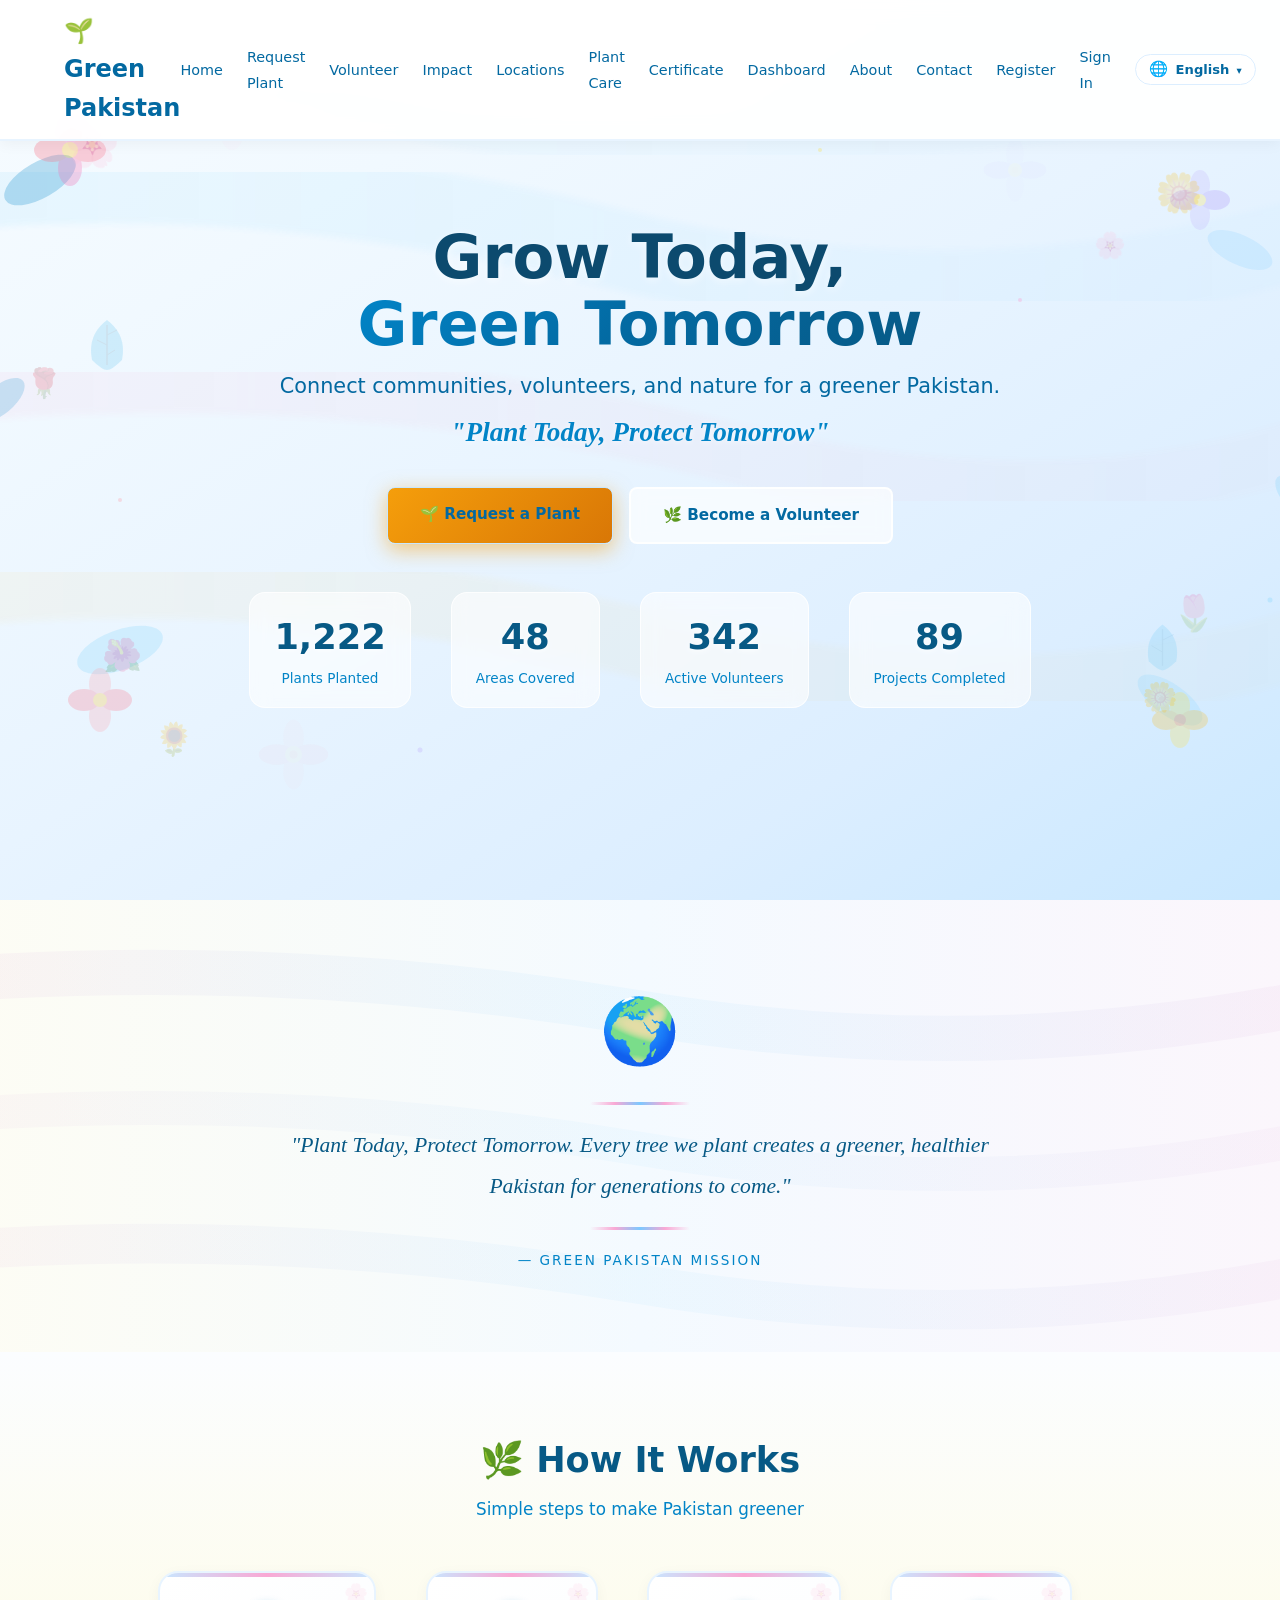
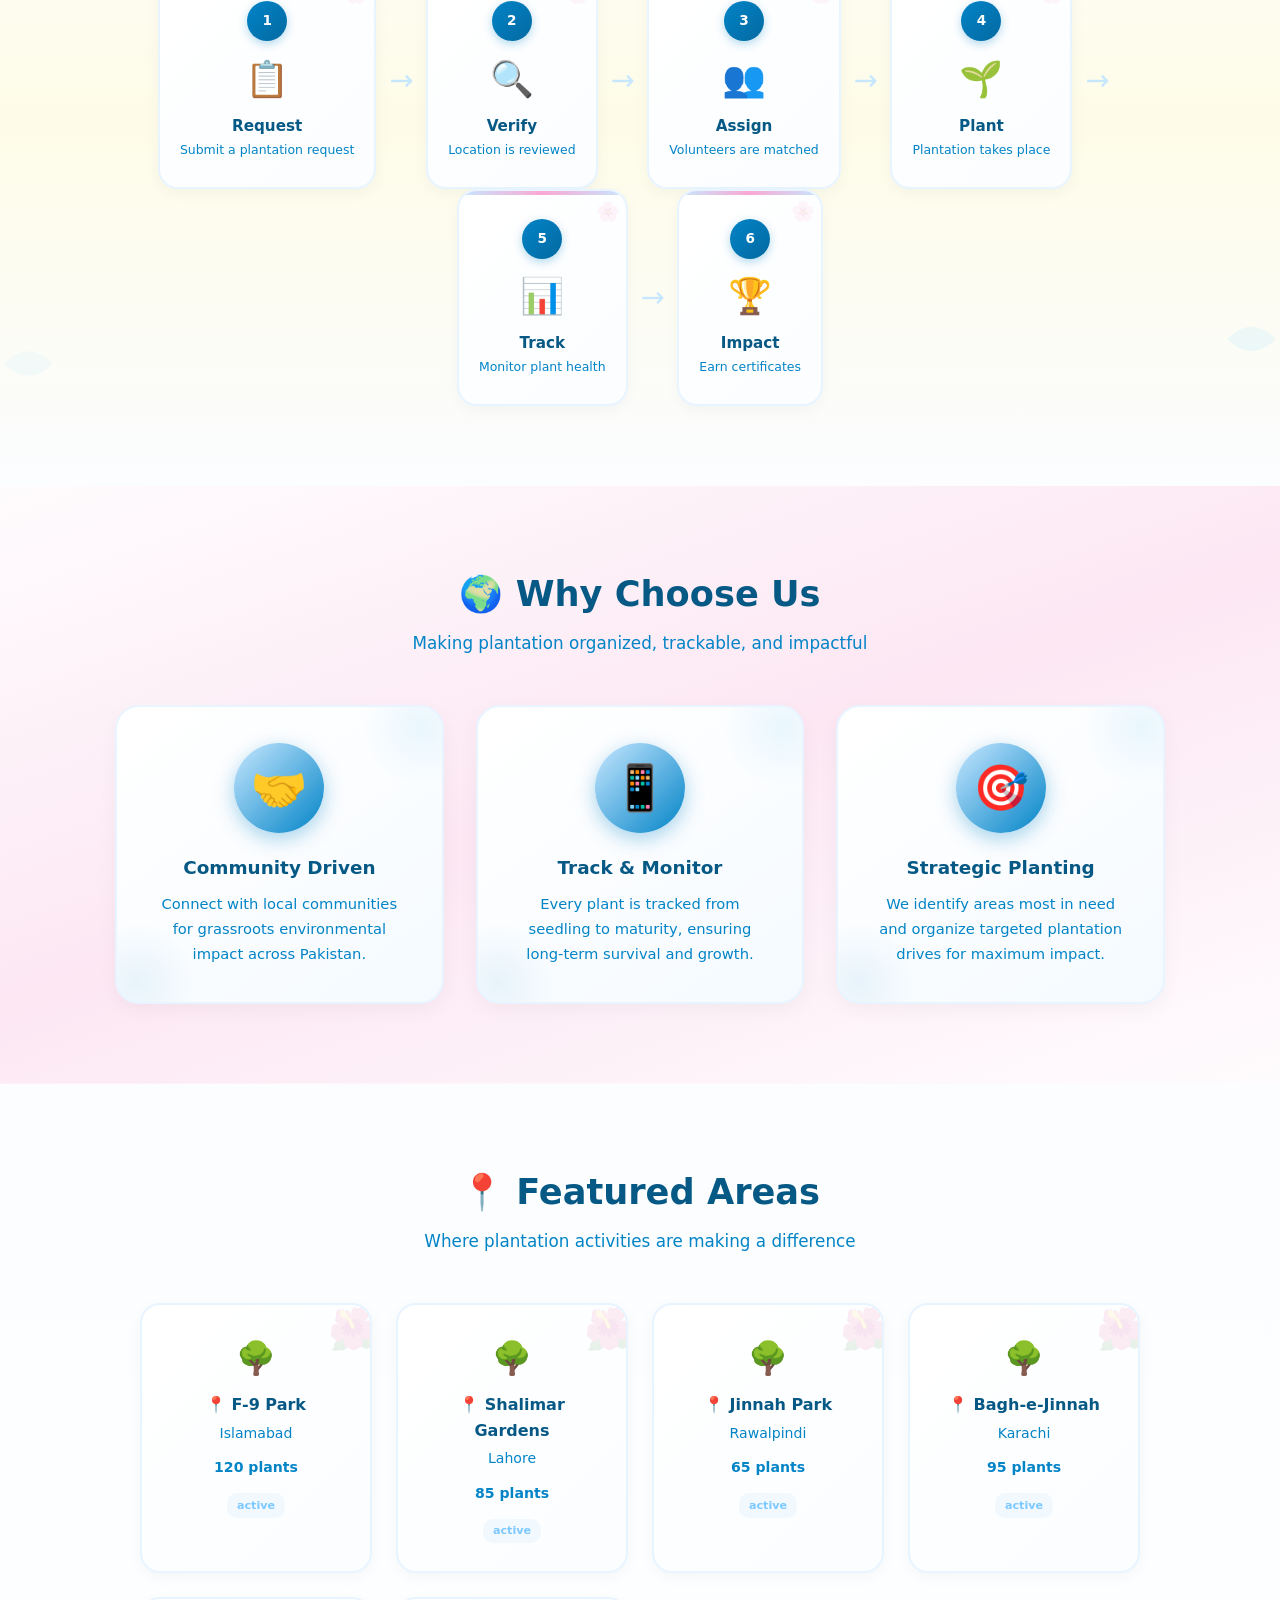
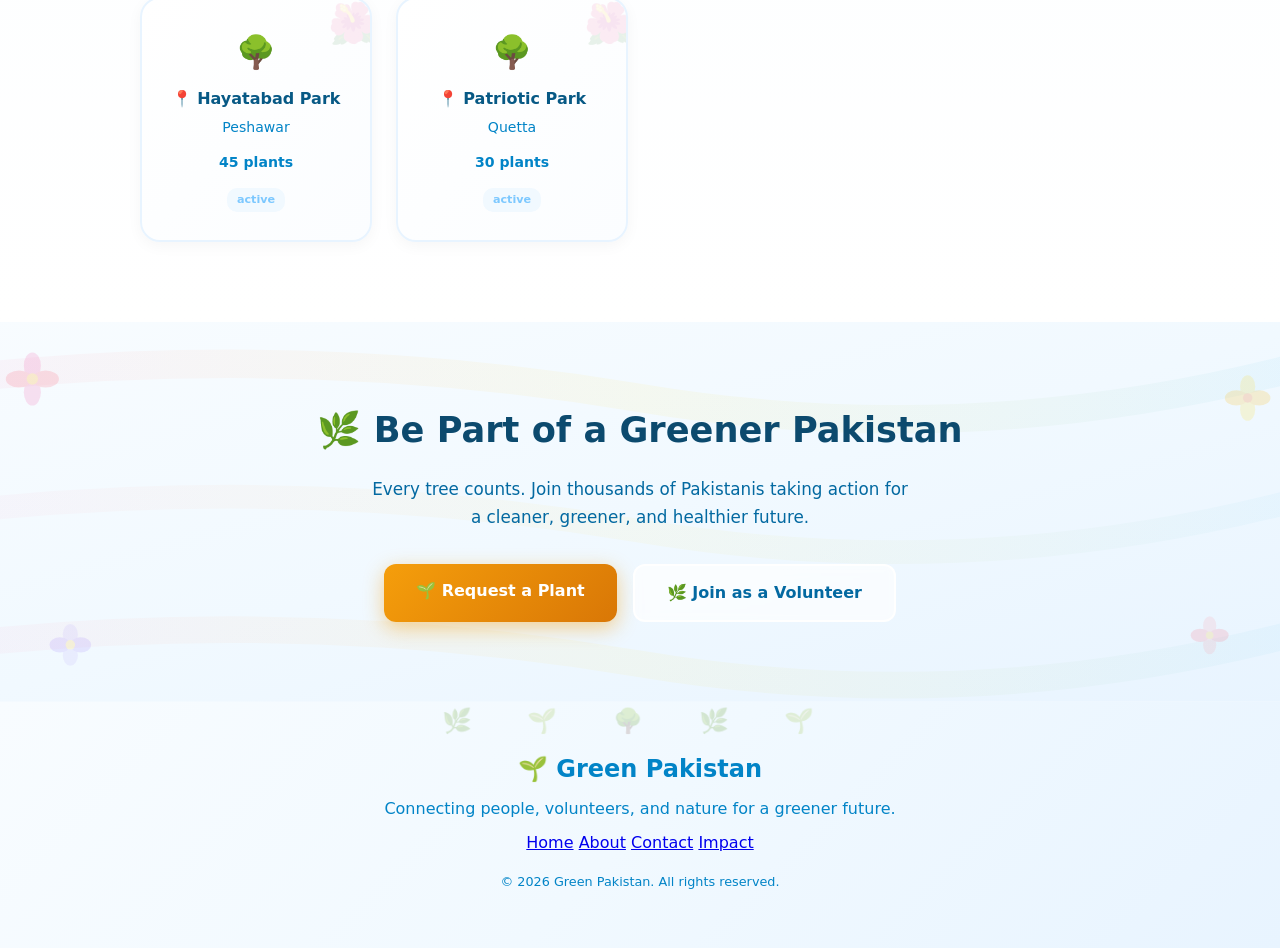
==== index.html @ ac9ec3de "Add files via upload" ====
<!DOCTYPE html>
<html lang="en">
<head>
    <meta charset="UTF-8">
    <meta name="viewport" content="width=device-width, initial-scale=1.0">
    <title>Green Pakistan — Grow Today, Green Tomorrow</title>
    <link rel="stylesheet" href="style.css">
    <style>
        /* ===== Canvas Painted Background ===== */
        .canvas-bg{position:absolute;top:0;left:0;right:0;bottom:0;pointer-events:none;z-index:0;overflow:hidden}
        .canvas-bg svg{position:absolute;width:100%;height:100%}

        /* ===== Hero ===== */
        .home-hero{min-height:100vh;display:flex;align-items:center;justify-content:center;text-align:center;padding:6rem 1.5rem 4rem;position:relative;overflow:hidden}
        .hero-paint-bg{position:absolute;top:0;left:0;right:0;bottom:0;z-index:0}
        .hero-paint-bg svg{width:100%;height:100%}
        .hero-content{position:relative;z-index:5;max-width:850px}
        .hero-h1{font-size:3.8rem;font-weight:800;color:var(--g900,#0c4a6e);margin-bottom:.75rem;text-shadow:0 2px 10px rgba(255,255,255,.6);line-height:1.1}
        .hero-h1 .highlight{background:linear-gradient(135deg,#0284c7,#0369a1,#075985);-webkit-background-clip:text;-webkit-text-fill-color:transparent;background-clip:text;text-shadow:none}
        .hero-sub{font-size:1.3rem;color:var(--g700,#0369a1);margin-bottom:.5rem;font-weight:400}
        .hero-motto{font-size:1.7rem;color:#0284c7;font-weight:700;margin-bottom:2rem;font-style:italic;font-family:Georgia,serif;text-shadow:0 1px 6px rgba(255,255,255,.8)}
        .hero-btns{display:flex;gap:1rem;justify-content:center;flex-wrap:wrap;margin-bottom:3rem}
        .hero-btns .btn-primary{background:linear-gradient(135deg,#f59e0b,#d97706);box-shadow:0 6px 20px rgba(245,158,11,.5);padding:.9rem 2rem}
        .hero-btns .btn-primary:hover{background:linear-gradient(135deg,#d9770b,#b45309);transform:translateY(-3px);box-shadow:0 8px 25px rgba(245,158,11,.6)}
        .hero-btns .btn-secondary{background:rgba(255,255,255,.65);color:var(--g700,#0369a1);border:2px solid rgba(255,255,255,.9);backdrop-filter:blur(8px);padding:.9rem 2rem}
        .hero-btns .btn-secondary:hover{background:#fff;border-color:var(--g400,#38bdf8);transform:translateY(-3px);color:var(--g800,#075985)}
        .hero-stats{display:flex;gap:2.5rem;justify-content:center;flex-wrap:wrap}
        .hero-stat{text-align:center;background:rgba(255,255,255,.6);backdrop-filter:blur(10px);padding:1rem 1.5rem;border-radius:16px;border:1px solid rgba(255,255,255,.8)}
        .hero-stat span{display:block;font-size:2.2rem;font-weight:800;color:var(--g800,#075985);text-shadow:0 1px 4px rgba(255,255,255,.8)}
        .hero-stat small{color:var(--g600,#0284c7);font-size:.85rem}

        /* ===== Floating Flowers ===== */
        .flower-float{position:absolute;pointer-events:none;z-index:1;animation:flowerFloat 7s ease-in-out infinite}
        @keyframes flowerFloat{0%,100%{transform:translateY(0) rotate(0deg) scale(1)}25%{transform:translateY(-12px) rotate(5deg) scale(1.05)}50%{transform:translateY(-8px) rotate(-3deg) scale(1)}75%{transform:translateY(-15px) rotate(4deg) scale(1.03)}}
        .leaf-sway{animation:leafSway 5s ease-in-out infinite}
        @keyframes leafSway{0%,100%{transform:rotate(-8deg)}50%{transform:rotate(8deg)}}
        .bloom-pulse{animation:bloomPulse 3s ease-in-out infinite}
        @keyframes bloomPulse{0%,100%{transform:scale(1);opacity:.9}50%{transform:scale(1.08);opacity:1}}

        /* ===== Painted Sections ===== */
        .paint-section{position:relative;padding:5rem 2rem;overflow:hidden}
        .paint-section-bg{position:absolute;top:0;left:0;right:0;bottom:0;z-index:0;pointer-events:none}
        .paint-section-bg svg{width:100%;height:100%}
        .paint-section-content{position:relative;z-index:2}

        /* Mission */
        .home-mission{background:linear-gradient(135deg,#fefce8 0%,#fbfdff 40%,#fce7f3 100%)}
        .mission-box{max-width:750px;margin:0 auto;text-align:center}
        .mission-icon{font-size:4rem;margin-bottom:1rem}
        .mission-quote{font-size:1.35rem;color:var(--g800);font-style:italic;line-height:1.9;font-family:Georgia,serif;margin-bottom:1rem}
        .mission-divider{width:100px;height:3px;background:linear-gradient(90deg,transparent,var(--pink),var(--g500),var(--pink),transparent);margin:1.25rem auto;border-radius:2px}
        .mission-author{font-size:.85rem;color:var(--g600);text-transform:uppercase;letter-spacing:2px}

        /* How It Works */
        .home-how{background:linear-gradient(180deg,#fbfdff 0%,#f4faff 50%,#fbfdff 100%)}
        .section-title{text-align:center;margin-bottom:3rem;position:relative;z-index:2}
        .section-title h2{font-size:2.2rem;color:var(--g800);margin-bottom:.5rem}
        .section-title p{color:var(--g600);font-size:1.05rem}
        .how-flow{display:flex;align-items:stretch;justify-content:center;gap:0;flex-wrap:wrap;max-width:1100px;margin:0 auto;position:relative;z-index:2}
        .how-step{background:linear-gradient(135deg,#fff 0%,#fbfdff 100%);border-radius:20px;padding:1.75rem 1.25rem;text-align:center;border:2px solid var(--g200);min-width:140px;transition:all .3s ease;position:relative;overflow:hidden;box-shadow:0 4px 15px rgba(0,0,0,.04)}
        .how-step::before{content:'';position:absolute;top:0;left:0;right:0;height:4px;background:linear-gradient(90deg,var(--g400),var(--pink),var(--g400))}
        .how-step::after{content:'🌸';position:absolute;top:6px;right:6px;font-size:1.2rem;opacity:.15;pointer-events:none}
        .how-step:hover{border-color:var(--g400);box-shadow:0 10px 30px rgba(2,132,199,.12);transform:translateY(-5px)}
        .how-step-num{width:40px;height:40px;background:linear-gradient(135deg,var(--g600),var(--g700));border-radius:50%;display:flex;align-items:center;justify-content:center;color:#fff;font-size:.85rem;font-weight:700;margin:0 auto .6rem;box-shadow:0 3px 10px rgba(2,132,199,.3)}
        .how-step-icon{font-size:2.2rem;display:block;margin-bottom:.4rem}
        .how-step h4{color:var(--g800);font-size:.95rem;margin-bottom:.2rem}
        .how-step p{color:var(--g600);font-size:.78rem;line-height:1.4}
        .how-arrow{display:flex;align-items:center;font-size:1.8rem;color:var(--g400);margin:0 .3rem;padding:0 .5rem}

        /* Features */
        .home-features{background:linear-gradient(180deg,#fff 0%,#f4faff 40%,#fff 100%)}
        .features-showcase{display:grid;grid-template-columns:repeat(3,1fr);gap:2rem;max-width:1050px;margin:0 auto;position:relative;z-index:2}
        .feature-showcase-card{background:linear-gradient(145deg,#fff 0%,#fbfdff 50%,#f4faff 100%);border-radius:24px;padding:2.25rem;text-align:center;border:2px solid var(--g200);transition:all .4s ease;position:relative;overflow:hidden;box-shadow:0 6px 20px rgba(0,0,0,.04)}
        .feature-showcase-card::before{content:'';position:absolute;top:-40px;right:-40px;width:120px;height:120px;background:radial-gradient(circle,rgba(14,165,233,.08) 0%,transparent 70%);border-radius:50%}
        .feature-showcase-card::after{content:'';position:absolute;bottom:-40px;left:-40px;width:120px;height:120px;background:radial-gradient(circle,rgba(2,132,199,.08) 0%,transparent 70%);border-radius:50%}
        .feature-showcase-card:hover{transform:translateY(-8px);box-shadow:0 15px 40px rgba(2,132,199,.15);border-color:var(--g400)}
        .feature-showcase-icon{width:90px;height:90px;background:linear-gradient(135deg,var(--g400),var(--g600));border-radius:50%;display:flex;align-items:center;justify-content:center;font-size:2.8rem;margin:0 auto 1.25rem;box-shadow:0 6px 20px rgba(2,132,199,.35);position:relative;z-index:2}
        .feature-showcase-card h4{color:var(--g800);margin-bottom:.5rem;font-size:1.15rem;position:relative;z-index:2}
        .feature-showcase-card p{color:var(--g600);font-size:.92rem;line-height:1.7;position:relative;z-index:2}

        /* Featured Areas */
        .home-areas{background:linear-gradient(180deg,#fbfdff 0%,#fff 50%,#fbfdff 100%)}
        .areas-grid{display:grid;grid-template-columns:repeat(auto-fit,minmax(200px,1fr));gap:1.5rem;max-width:1000px;margin:0 auto;position:relative;z-index:2}
        .area-card{background:linear-gradient(135deg,#fff,#fbfdff);border-radius:20px;padding:1.75rem;text-align:center;border:2px solid var(--g200);transition:all .3s ease;position:relative;overflow:hidden;box-shadow:0 4px 15px rgba(0,0,0,.04)}
        .area-card::before{content:'🌺';position:absolute;top:-8px;right:-8px;font-size:2.5rem;opacity:.1;pointer-events:none}
        .area-card:hover{transform:translateY(-5px);box-shadow:0 10px 30px rgba(2,132,199,.12);border-color:var(--g400)}
        .area-card h4{color:var(--g800);margin-bottom:.25rem}
        .area-card p{color:var(--g600);font-size:.88rem}
        .area-plants{font-size:1.6rem;font-weight:800;color:var(--g700);margin:.75rem 0}

        /* CTA */
        .home-cta{position:relative;padding:5rem 2rem;overflow:hidden;text-align:center}
        .cta-paint-bg{position:absolute;top:0;left:0;right:0;bottom:0;z-index:0}
        .cta-paint-bg svg{width:100%;height:100%}
        .home-cta h2{color:var(--g900,#0c4a6e);font-size:2.2rem;margin-bottom:1rem;position:relative;z-index:2}
        .home-cta p{color:var(--g700,#0369a1);max-width:550px;margin:0 auto 2rem;position:relative;z-index:2;line-height:1.7;font-size:1.05rem}
        .cta-btns{display:flex;gap:1rem;justify-content:center;position:relative;z-index:2}
        .btn-gold{background:linear-gradient(135deg,#f59e0b,#d97706);color:#fff;padding:.9rem 2rem;border-radius:12px;text-decoration:none;font-weight:600;border:none;transition:all .3s;box-shadow:0 6px 20px rgba(245,158,11,.45)}
        .btn-gold:hover{background:linear-gradient(135deg,#d9770b,#b45309);transform:translateY(-3px);box-shadow:0 8px 25px rgba(245,158,11,.55)}
        .btn-outline-white{background:rgba(255,255,255,.65);color:var(--g700,#0369a1);padding:.9rem 2rem;border-radius:12px;text-decoration:none;font-weight:600;border:2px solid rgba(255,255,255,.9);transition:all .3s;backdrop-filter:blur(5px)}
        .btn-outline-white:hover{background:#fff;border-color:var(--g400,#38bdf8);transform:translateY(-3px);color:var(--g800,#075985)}

        /* Responsive */
        @media(max-width:768px){
            .hero-h1{font-size:2.6rem}
            .hero-motto{font-size:1.35rem}
            .features-showcase{grid-template-columns:1fr}
            .how-flow{flex-direction:column;align-items:center}
            .how-arrow{transform:rotate(90deg);margin:.25rem 0}
            .hero-stats{gap:1rem}
            .cta-btns{flex-direction:column;align-items:center}
            .hero-stat{padding:.75rem 1rem}
        }
        @media(max-width:480px){
            .hero-h1{font-size:2rem}
            .hero-stats{flex-direction:column;gap:.75rem}
            .how-step{min-width:120px;padding:1.25rem 1rem}
        }
    </style>
</head>
<body>
    <nav class="navbar">
        <div class="nav-container">
            <a href="index.html" class="nav-logo">🌱 Green Pakistan</a>
            <button class="nav-toggle" id="navToggle">☰</button>
            <ul class="nav-links" id="navLinks">
                <li><a href="index.html" class="active">Home</a></li>
                <li><a href="request.html">Request Plant</a></li>
                <li><a href="volunteer.html">Volunteer</a></li>
                <li><a href="impact.html">Impact</a></li>
                <li><a href="locations.html">Locations</a></li>
                <li><a href="plantcare.html">Plant Care</a></li>
                <li><a href="certificate.html">Certificate</a></li>
                <li><a href="dashboard.html">Dashboard</a></li>
                <li><a href="about.html">About</a></li>
                <li><a href="contact.html">Contact</a></li>
            </ul>
        </div>
    </nav>

    <!-- HERO with Canvas Painted Background -->
    <header class="home-hero">
        <div class="hero-paint-bg">
            <svg viewBox="0 0 1440 900" preserveAspectRatio="xMidYMid slice" xmlns="http://www.w3.org/2000/svg">
                <defs>
                    <linearGradient id="heroGrad" x1="0%" y1="0%" x2="100%" y2="100%"><stop offset="0%" style="stop-color:#f8fcff"/><stop offset="25%" style="stop-color:#f1f9ff"/><stop offset="50%" style="stop-color:#e8f4ff"/><stop offset="75%" style="stop-color:#dceeff"/><stop offset="100%" style="stop-color:#c7e7ff"/></linearGradient>
                    <linearGradient id="paintStroke1" x1="0%" y1="0%" x2="100%" y2="0%">
                        <stop offset="0%" style="stop-color:#38bdf8;stop-opacity:0.2"/>
                        <stop offset="100%" style="stop-color:#7dd3fc;stop-opacity:0.08"/>
                    </linearGradient>
                    <linearGradient id="paintStroke2" x1="0%" y1="0%" x2="100%" y2="0%">
                        <stop offset="0%" style="stop-color:#f472b6;stop-opacity:0.2"/>
                        <stop offset="100%" style="stop-color:#fb7185;stop-opacity:0.05"/>
                    </linearGradient>
                    <linearGradient id="paintStroke3" x1="0%" y1="0%" x2="100%" y2="0%">
                        <stop offset="0%" style="stop-color:#fbbf24;stop-opacity:0.2"/>
                        <stop offset="100%" style="stop-color:#f59e0b;stop-opacity:0.05"/>
                    </linearGradient>
                    <filter id="paintBlur"><feGaussianBlur stdDeviation="3"/></filter>
                </defs>
                <!-- Base gradient -->
                <rect width="1440" height="900" fill="url(#heroGrad)"/>
                <!-- Painted brush strokes -->
                <path d="M-50,200 Q300,150 700,250 T1500,200" stroke="url(#paintStroke1)" stroke-width="80" fill="none" filter="url(#paintBlur)" opacity="0.4"/>
                <path d="M-50,400 Q400,350 800,450 T1500,400" stroke="url(#paintStroke2)" stroke-width="60" fill="none" filter="url(#paintBlur)" opacity="0.3"/>
                <path d="M-50,600 Q350,550 750,650 T1500,600" stroke="url(#paintStroke3)" stroke-width="70" fill="none" filter="url(#paintBlur)" opacity="0.3"/>
                <path d="M-50,100 Q200,50 500,120 T1400,80" stroke="url(#paintStroke1)" stroke-width="40" fill="none" filter="url(#paintBlur)" opacity="0.2"/>
                <!-- Painted leaves -->
                <ellipse cx="120" cy="180" rx="40" ry="18" fill="#0284c7" opacity="0.25" transform="rotate(-30 120 180)"/>
                <ellipse cx="1320" cy="250" rx="35" ry="15" fill="#9fd6ff" opacity="0.3" transform="rotate(25 1320 250)"/>
                <ellipse cx="200" cy="650" rx="45" ry="20" fill="#38bdf8" opacity="0.15" transform="rotate(-20 200 650)"/>
                <ellipse cx="1250" cy="700" rx="38" ry="16" fill="#7dd3fc" opacity="0.2" transform="rotate(35 1250 700)"/>
                <ellipse cx="80" cy="400" rx="30" ry="14" fill="#0284c7" opacity="0.18" transform="rotate(-40 80 400)"/>
                <ellipse cx="1380" cy="500" rx="32" ry="14" fill="#38bdf8" opacity="0.15" transform="rotate(45 1380 500)"/>
                <!-- Painted flower petals - top left -->
                <g transform="translate(150,150)" opacity="0.3">
                    <ellipse cx="0" cy="-18" rx="12" ry="18" fill="#f472b6"/>
                    <ellipse cx="0" cy="18" rx="12" ry="18" fill="#f472b6"/>
                    <ellipse cx="-18" cy="0" rx="18" ry="12" fill="#fb7185"/>
                    <ellipse cx="18" cy="0" rx="18" ry="12" fill="#fb7185"/>
                    <circle cx="0" cy="0" r="8" fill="#fbbf24"/>
                </g>
                <!-- Painted flower - top right -->
                <g transform="translate(1280,200)" opacity="0.25">
                    <ellipse cx="0" cy="-15" rx="10" ry="15" fill="#c4b5fd"/>
                    <ellipse cx="0" cy="15" rx="10" ry="15" fill="#c4b5fd"/>
                    <ellipse cx="-15" cy="0" rx="15" ry="10" fill="#a78bfa"/>
                    <ellipse cx="15" cy="0" rx="15" ry="10" fill="#a78bfa"/>
                    <circle cx="0" cy="0" r="6" fill="#fde047"/>
                </g>
                <!-- Painted flower - bottom left -->
                <g transform="translate(180,700)" opacity="0.25">
                    <ellipse cx="0" cy="-16" rx="11" ry="16" fill="#fda4af"/>
                    <ellipse cx="0" cy="16" rx="11" ry="16" fill="#fda4af"/>
                    <ellipse cx="-16" cy="0" rx="16" ry="11" fill="#fb7185"/>
                    <ellipse cx="16" cy="0" rx="16" ry="11" fill="#fb7185"/>
                    <circle cx="0" cy="0" r="7" fill="#fbbf24"/>
                </g>
                <!-- Painted flower - bottom right -->
                <g transform="translate(1260,720)" opacity="0.25">
                    <ellipse cx="0" cy="-14" rx="10" ry="14" fill="#fde047"/>
                    <ellipse cx="0" cy="14" rx="10" ry="14" fill="#fde047"/>
                    <ellipse cx="-14" cy="0" rx="14" ry="10" fill="#fbbf24"/>
                    <ellipse cx="14" cy="0" rx="14" ry="10" fill="#fbbf24"/>
                    <circle cx="0" cy="0" r="6" fill="#f97316"/>
                </g>
                <!-- Small painted dots/sparkles -->
                <circle cx="300" cy="100" r="3" fill="#fde047" opacity="0.4"/>
                <circle cx="1100" cy="300" r="2" fill="#f9a8d4" opacity="0.4"/>
                <circle cx="500" cy="750" r="2.5" fill="#c4b5fd" opacity="0.35"/>
                <circle cx="900" cy="150" r="2" fill="#fde047" opacity="0.3"/>
                <circle cx="200" cy="500" r="2" fill="#fda4af" opacity="0.35"/>
                <circle cx="1350" cy="600" r="2.5" fill="#7dd3fc" opacity="0.3"/>
            </svg>
        </div>

        <!-- Floating Flowers -->
        <div class="flower-float" style="top:12%;left:5%;animation-delay:0s;font-size:2.8rem;opacity:.2">🌸</div>
        <div class="flower-float" style="top:70%;left:8%;animation-delay:1.2s;font-size:2rem;opacity:.18">🌺</div>
        <div class="flower-float" style="top:18%;right:6%;animation-delay:2.5s;font-size:2.4rem;opacity:.2">🌼</div>
        <div class="flower-float" style="top:65%;right:5%;animation-delay:0.8s;font-size:2.2rem;opacity:.18">🌷</div>
        <div class="flower-float" style="top:40%;left:2%;animation-delay:3s;font-size:1.8rem;opacity:.15">🌹</div>
        <div class="flower-float" style="bottom:15%;left:12%;animation-delay:4s;font-size:2rem;opacity:.18">🌻</div>
        <div class="flower-float" style="top:25%;right:12%;animation-delay:1.5s;font-size:1.6rem;opacity:.2;color:#f9a8d4">🌸</div>
        <div class="flower-float" style="bottom:20%;right:8%;animation-delay:3.5s;font-size:1.8rem;opacity:.2;color:#fde047">🌼</div>

        <!-- SVG Flower Illustrations -->
        <svg class="flower-float" style="top:8%;left:15%;width:80px;height:80px;animation-delay:0.5s" viewBox="0 0 80 80" xmlns="http://www.w3.org/2000/svg">
            <g opacity="0.25">
                <ellipse cx="40" cy="22" rx="12" ry="20" fill="#f9a8d4"/>
                <ellipse cx="40" cy="58" rx="12" ry="20" fill="#f9a8d4"/>
                <ellipse cx="22" cy="40" rx="20" ry="12" fill="#f472b6"/>
                <ellipse cx="58" cy="40" rx="20" ry="12" fill="#f472b6"/>
                <ellipse cx="27" cy="27" rx="14" ry="10" fill="#fbcfe8" transform="rotate(-45 27 27)"/>
                <ellipse cx="53" cy="27" rx="14" ry="10" fill="#fbcfe8" transform="rotate(45 53 27)"/>
                <ellipse cx="27" cy="53" rx="14" ry="10" fill="#fbcfe8" transform="rotate(45 27 53)"/>
                <ellipse cx="53" cy="53" rx="14" ry="10" fill="#fbcfe8" transform="rotate(-45 53 53)"/>
                <circle cx="40" cy="40" r="10" fill="#fbbf24"/>
                <circle cx="40" cy="40" r="5" fill="#f59e0b"/>
            </g>
        </svg>

        <svg class="flower-float" style="top:15%;right:18%;width:70px;height:70px;animation-delay:2s" viewBox="0 0 80 80" xmlns="http://www.w3.org/2000/svg">
            <g opacity="0.25">
                <ellipse cx="40" cy="22" rx="10" ry="18" fill="#c4b5fd"/>
                <ellipse cx="40" cy="58" rx="10" ry="18" fill="#c4b5fd"/>
                <ellipse cx="22" cy="40" rx="18" ry="10" fill="#a78bfa"/>
                <ellipse cx="58" cy="40" rx="18" ry="10" fill="#a78bfa"/>
                <circle cx="40" cy="40" r="8" fill="#fde047"/>
                <circle cx="40" cy="40" r="4" fill="#fbbf24"/>
            </g>
        </svg>

        <svg class="flower-float" style="bottom:12%;left:20%;width:75px;height:75px;animation-delay:3.5s" viewBox="0 0 80 80" xmlns="http://www.w3.org/2000/svg">
            <g opacity="0.25">
                <ellipse cx="40" cy="22" rx="11" ry="19" fill="#fda4af"/>
                <ellipse cx="40" cy="58" rx="11" ry="19" fill="#fda4af"/>
                <ellipse cx="22" cy="40" rx="19" ry="11" fill="#fb7185"/>
                <ellipse cx="58" cy="40" rx="19" ry="11" fill="#fb7185"/>
                <circle cx="40" cy="40" r="9" fill="#fde047"/>
                <circle cx="40" cy="40" r="4.5" fill="#f97316"/>
            </g>
        </svg>

        <!-- Leaf Illustrations -->
        <svg class="leaf-sway" style="position:absolute;top:35%;left:6%;width:60px;height:60px;opacity:.15;z-index:1" viewBox="0 0 60 60" xmlns="http://www.w3.org/2000/svg">
            <path d="M30,5 Q50,20 45,45 Q35,55 30,55 Q25,55 15,45 Q10,20 30,5Z" fill="#0ea5e9"/>
            <path d="M30,10 L30,50" stroke="#075985" stroke-width="1.5" fill="none"/>
            <path d="M30,20 L40,15" stroke="#075985" stroke-width="1" fill="none"/>
            <path d="M30,30 L20,25" stroke="#075985" stroke-width="1" fill="none"/>
            <path d="M30,40 L38,35" stroke="#075985" stroke-width="1" fill="none"/>
        </svg>

        <svg class="leaf-sway" style="position:absolute;bottom:25%;right:7%;width:55px;height:55px;opacity:.15;z-index:1;animation-delay:1s" viewBox="0 0 60 60" xmlns="http://www.w3.org/2000/svg">
            <path d="M30,5 Q50,20 45,45 Q35,55 30,55 Q25,55 15,45 Q10,20 30,5Z" fill="#38bdf8"/>
            <path d="M30,10 L30,50" stroke="#0284c7" stroke-width="1.5" fill="none"/>
            <path d="M30,22 L42,16" stroke="#0284c7" stroke-width="1" fill="none"/>
            <path d="M30,35 L18,28" stroke="#0284c7" stroke-width="1" fill="none"/>
        </svg>

        <div class="hero-content">
            <h1 class="hero-h1">Grow Today,<br><span class="highlight">Green Tomorrow</span></h1>
            <p class="hero-sub">Connect communities, volunteers, and nature for a greener Pakistan.</p>
            <p class="hero-motto">"Plant Today, Protect Tomorrow"</p>
            <div class="hero-btns">
                <a href="request.html" class="btn btn-primary">🌱 Request a Plant</a>
                <a href="volunteer.html" class="btn btn-secondary">🌿 Become a Volunteer</a>
            </div>
            <div class="hero-stats">
                <div class="hero-stat"><span id="hPlants">0</span><small>Plants Planted</small></div>
                <div class="hero-stat"><span id="hAreas">0</span><small>Areas Covered</small></div>
                <div class="hero-stat"><span id="hVolunteers">0</span><small>Active Volunteers</small></div>
                <div class="hero-stat"><span id="hProjects">0</span><small>Projects Completed</small></div>
            </div>
        </div>
    </header>

    <!-- MISSION QUOTE -->
    <section class="paint-section home-mission">
        <div class="paint-section-bg">
            <svg viewBox="0 0 1440 400" preserveAspectRatio="xMidYMid slice" xmlns="http://www.w3.org/2000/svg">
                <defs>
                    <linearGradient id="missionGrad" x1="0%" y1="0%" x2="100%" y2="0%"><stop offset="0%" style="stop-color:#fffdf2"/><stop offset="50%" style="stop-color:#f4faff"/><stop offset="100%" style="stop-color:#fdf5fb"/></linearGradient>
                    <linearGradient id="missionStroke" x1="0%" y1="0%" x2="100%" y2="0%">
                        <stop offset="0%" style="stop-color:#f9a8d4;stop-opacity:0.3"/>
                        <stop offset="50%" style="stop-color:#7dd3fc;stop-opacity:0.2"/>
                        <stop offset="100%" style="stop-color:#f9a8d4;stop-opacity:0.3"/>
                    </linearGradient>
                </defs>
                <rect width="1440" height="400" fill="url(#missionGrad)"/>
                <path d="M0,80 Q360,40 720,100 T1440,60" stroke="url(#missionStroke)" stroke-width="40" fill="none" opacity="0.4"/>
                <path d="M0,200 Q360,160 720,220 T1440,180" stroke="url(#missionStroke)" stroke-width="30" fill="none" opacity="0.3"/>
                <path d="M0,320 Q360,280 720,340 T1440,300" stroke="url(#missionStroke)" stroke-width="35" fill="none" opacity="0.35"/>
                <!-- Painted flowers -->
                <g transform="translate(80,60)" opacity="0.2">
                    <ellipse cx="0" cy="-12" rx="8" ry="12" fill="#f472b6"/>
                    <ellipse cx="0" cy="12" rx="8" ry="12" fill="#f472b6"/>
                    <ellipse cx="-12" cy="0" rx="12" ry="8" fill="#fb7185"/>
                    <ellipse cx="12" cy="0" rx="12" ry="8" fill="#fb7185"/>
                    <circle cx="0" cy="0" r="5" fill="#fbbf24"/>
                </g>
                <g transform="translate(1360,80)" opacity="0.2">
                    <ellipse cx="0" cy="-10" rx="7" ry="10" fill="#c4b5fd"/>
                    <ellipse cx="0" cy="10" rx="7" ry="10" fill="#c4b5fd"/>
                    <ellipse cx="-10" cy="0" rx="10" ry="7" fill="#a78bfa"/>
                    <ellipse cx="10" cy="0" rx="10" ry="7" fill="#a78bfa"/>
                    <circle cx="0" cy="0" r="4" fill="#fde047"/>
                </g>
                <g transform="translate(120,340)" opacity="0.18">
                    <ellipse cx="0" cy="-11" rx="8" ry="11" fill="#fda4af"/>
                    <ellipse cx="0" cy="11" rx="8" ry="11" fill="#fda4af"/>
                    <ellipse cx="-11" cy="0" rx="11" ry="8" fill="#fb7185"/>
                    <ellipse cx="11" cy="0" rx="11" ry="8" fill="#fb7185"/>
                    <circle cx="0" cy="0" r="5" fill="#fbbf24"/>
                </g>
                <g transform="translate(1320,330)" opacity="0.18">
                    <ellipse cx="0" cy="-10" rx="7" ry="10" fill="#fde047"/>
                    <ellipse cx="0" cy="10" rx="7" ry="10" fill="#fde047"/>
                    <ellipse cx="-10" cy="0" rx="10" ry="7" fill="#fbbf24"/>
                    <ellipse cx="10" cy="0" rx="10" ry="7" fill="#fbbf24"/>
                    <circle cx="0" cy="0" r="4" fill="#f97316"/>
                </g>
            </svg>
        </div>
        <div class="paint-section-content mission-box">
            <div class="mission-icon">🌍</div>
            <div class="mission-divider"></div>
            <p class="mission-quote">"Plant Today, Protect Tomorrow. Every tree we plant creates a greener, healthier Pakistan for generations to come."</p>
            <div class="mission-divider"></div>
            <p class="mission-author">— Green Pakistan Mission</p>
        </div>
    </section>

    <!-- HOW IT WORKS -->
    <section class="paint-section home-how">
        <div class="paint-section-bg">
            <svg viewBox="0 0 1440 600" preserveAspectRatio="xMidYMid slice" xmlns="http://www.w3.org/2000/svg">
                <defs>
                    <linearGradient id="howGrad" x1="0%" y1="0%" x2="0%" y2="100%">
                        <stop offset="0%" style="stop-color:#fbfdff"/>
                        <stop offset="50%" style="stop-color:#fefce8"/>
                        <stop offset="100%" style="stop-color:#fbfdff"/>
                    </linearGradient>
                </defs>
                <rect width="1440" height="600" fill="url(#howGrad)"/>
                <!-- Decorative leaves -->
                <g opacity="0.08">
                    <path d="M100,100 Q120,80 140,100 Q120,120 100,100Z" fill="#38bdf8"/>
                    <path d="M1300,150 Q1320,130 1340,150 Q1320,170 1300,150Z" fill="#0284c7"/>
                    <path d="M200,500 Q220,480 240,500 Q220,520 200,500Z" fill="#7dd3fc"/>
                    <path d="M1200,480 Q1220,460 1240,480 Q1220,500 1200,480Z" fill="#38bdf8"/>
                </g>
            </svg>
        </div>
        <div class="paint-section-content">
            <div class="section-title">
                <h2>🌿 How It Works</h2>
                <p>Simple steps to make Pakistan greener</p>
            </div>
            <div class="how-flow">
                <div class="how-step">
                    <div class="how-step-num">1</div>
                    <span class="how-step-icon">📋</span>
                    <h4>Request</h4>
                    <p>Submit a plantation request</p>
                </div>
                <div class="how-arrow">→</div>
                <div class="how-step">
                    <div class="how-step-num">2</div>
                    <span class="how-step-icon">🔍</span>
                    <h4>Verify</h4>
                    <p>Location is reviewed</p>
                </div>
                <div class="how-arrow">→</div>
                <div class="how-step">
                    <div class="how-step-num">3</div>
                    <span class="how-step-icon">👥</span>
                    <h4>Assign</h4>
                    <p>Volunteers are matched</p>
                </div>
                <div class="how-arrow">→</div>
                <div class="how-step">
                    <div class="how-step-num">4</div>
                    <span class="how-step-icon">🌱</span>
                    <h4>Plant</h4>
                    <p>Plantation takes place</p>
                </div>
                <div class="how-arrow">→</div>
                <div class="how-step">
                    <div class="how-step-num">5</div>
                    <span class="how-step-icon">📊</span>
                    <h4>Track</h4>
                    <p>Monitor plant health</p>
                </div>
                <div class="how-arrow">→</div>
                <div class="how-step">
                    <div class="how-step-num">6</div>
                    <span class="how-step-icon">🏆</span>
                    <h4>Impact</h4>
                    <p>Earn certificates</p>
                </div>
            </div>
        </div>
    </section>

    <!-- FEATURES -->
    <section class="paint-section home-features">
        <div class="paint-section-bg">
            <svg viewBox="0 0 1440 500" preserveAspectRatio="xMidYMid slice" xmlns="http://www.w3.org/2000/svg">
                <defs>
                    <linearGradient id="featGrad" x1="0%" y1="0%" x2="100%" y2="100%">
                        <stop offset="0%" style="stop-color:#fff"/>
                        <stop offset="50%" style="stop-color:#fce7f3"/>
                        <stop offset="100%" style="stop-color:#fff"/>
                    </linearGradient>
                </defs>
                <rect width="1440" height="500" fill="url(#featGrad)"/>
                <!-- Painted flower corners -->
                <g transform="translate(100,80)" opacity="0.12">
                    <ellipse cx="0" cy="-15" rx="10" ry="15" fill="#f472b6"/>
                    <ellipse cx="0" cy="15" rx="10" ry="15" fill="#f472b6"/>
                    <ellipse cx="-15" cy="0" rx="15" ry="10" fill="#fb7185"/>
                    <ellipse cx="15" cy="0" rx="15" ry="10" fill="#fb7185"/>
                    <circle cx="0" cy="0" r="6" fill="#fbbf24"/>
                </g>
                <g transform="translate(1340,100)" opacity="0.12">
                    <ellipse cx="0" cy="-12" rx="8" ry="12" fill="#c4b5fd"/>
                    <ellipse cx="0" cy="12" rx="8" ry="12" fill="#c4b5fd"/>
                    <ellipse cx="-12" cy="0" rx="12" ry="8" fill="#a78bfa"/>
                    <ellipse cx="12" cy="0" rx="12" ry="8" fill="#a78bfa"/>
                    <circle cx="0" cy="0" r="5" fill="#fde047"/>
                </g>
                <g transform="translate(150,420)" opacity="0.1">
                    <ellipse cx="0" cy="-10" rx="7" ry="10" fill="#fda4af"/>
                    <ellipse cx="0" cy="10" rx="7" ry="10" fill="#fda4af"/>
                    <ellipse cx="-10" cy="0" rx="10" ry="7" fill="#fb7185"/>
                    <ellipse cx="10" cy="0" rx="10" ry="7" fill="#fb7185"/>
                    <circle cx="0" cy="0" r="4" fill="#fbbf24"/>
                </g>
                <g transform="translate(1300,430)" opacity="0.1">
                    <ellipse cx="0" cy="-10" rx="7" ry="10" fill="#fde047"/>
                    <ellipse cx="0" cy="10" rx="7" ry="10" fill="#fde047"/>
                    <ellipse cx="-10" cy="0" rx="10" ry="7" fill="#fbbf24"/>
                    <ellipse cx="10" cy="0" rx="10" ry="7" fill="#fbbf24"/>
                    <circle cx="0" cy="0" r="4" fill="#f97316"/>
                </g>
            </svg>
        </div>
        <div class="paint-section-content">
            <div class="section-title">
                <h2>🌍 Why Choose Us</h2>
                <p>Making plantation organized, trackable, and impactful</p>
            </div>
            <div class="features-showcase">
                <div class="feature-showcase-card">
                    <div class="feature-showcase-icon">🤝</div>
                    <h4>Community Driven</h4>
                    <p>Connect with local communities for grassroots environmental impact across Pakistan.</p>
                </div>
                <div class="feature-showcase-card">
                    <div class="feature-showcase-icon">📱</div>
                    <h4>Track & Monitor</h4>
                    <p>Every plant is tracked from seedling to maturity, ensuring long-term survival and growth.</p>
                </div>
                <div class="feature-showcase-card">
                    <div class="feature-showcase-icon">🎯</div>
                    <h4>Strategic Planting</h4>
                    <p>We identify areas most in need and organize targeted plantation drives for maximum impact.</p>
                </div>
            </div>
        </div>
    </section>

    <!-- FEATURED AREAS -->
    <section class="paint-section home-areas">
        <div class="paint-section-bg">
            <svg viewBox="0 0 1440 500" preserveAspectRatio="xMidYMid slice" xmlns="http://www.w3.org/2000/svg">
                <defs>
                    <linearGradient id="areaGrad" x1="0%" y1="0%" x2="0%" y2="100%">
                        <stop offset="0%" style="stop-color:#fbfdff"/>
                        <stop offset="100%" style="stop-color:#fff"/>
                    </linearGradient>
                </defs>
                <rect width="1440" height="500" fill="url(#areaGrad)"/>
                <g opacity="0.07">
                    <path d="M80,80 Q100,60 120,80 Q100,100 80,80Z" fill="#38bdf8"/>
                    <path d="M1320,100 Q1340,80 1360,100 Q1340,120 1320,100Z" fill="#0284c7"/>
                    <path d="M150,420 Q170,400 190,420 Q170,440 150,420Z" fill="#7dd3fc"/>
                    <path d="M1250,400 Q1270,380 1290,400 Q1270,420 1250,400Z" fill="#38bdf8"/>
                </g>
            </svg>
        </div>
        <div class="paint-section-content">
            <div class="section-title">
                <h2>📍 Featured Areas</h2>
                <p>Where plantation activities are making a difference</p>
            </div>
            <div class="areas-grid" id="featuredAreas"></div>
        </div>
    </section>

    <!-- CTA -->
    <section class="home-cta">
        <div class="cta-paint-bg">
            <svg viewBox="0 0 1440 400" preserveAspectRatio="xMidYMid slice" xmlns="http://www.w3.org/2000/svg">
                <defs>
                    <linearGradient id="ctaGrad" x1="0%" y1="0%" x2="100%" y2="100%"><stop offset="0%" style="stop-color:#f8fcff"/><stop offset="50%" style="stop-color:#f1f9ff"/><stop offset="100%" style="stop-color:#e8f4ff"/></linearGradient>
                    <linearGradient id="ctaStroke" x1="0%" y1="0%" x2="100%" y2="0%">
                        <stop offset="0%" style="stop-color:#f9a8d4;stop-opacity:0.25"/>
                        <stop offset="50%" style="stop-color:#fde047;stop-opacity:0.2"/>
                        <stop offset="100%" style="stop-color:#7dd3fc;stop-opacity:0.25"/>
                    </linearGradient>
                </defs>
                <rect width="1440" height="400" fill="url(#ctaGrad)"/>
                <path d="M0,60 Q360,20 720,80 T1440,40" stroke="url(#ctaStroke)" stroke-width="30" fill="none" opacity="0.4"/>
                <path d="M0,200 Q360,160 720,220 T1440,180" stroke="url(#ctaStroke)" stroke-width="25" fill="none" opacity="0.3"/>
                <path d="M0,340 Q360,300 720,360 T1440,320" stroke="url(#ctaStroke)" stroke-width="28" fill="none" opacity="0.35"/>
                <!-- Painted flowers -->
                <g transform="translate(80,60)" opacity="0.2">
                    <ellipse cx="0" cy="-14" rx="9" ry="14" fill="#f472b6"/>
                    <ellipse cx="0" cy="14" rx="9" ry="14" fill="#f472b6"/>
                    <ellipse cx="-14" cy="0" rx="14" ry="9" fill="#fb7185"/>
                    <ellipse cx="14" cy="0" rx="14" ry="9" fill="#fb7185"/>
                    <circle cx="0" cy="0" r="6" fill="#fbbf24"/>
                </g>
                <g transform="translate(1360,80)" opacity="0.2">
                    <ellipse cx="0" cy="-12" rx="8" ry="12" fill="#fde047"/>
                    <ellipse cx="0" cy="12" rx="8" ry="12" fill="#fde047"/>
                    <ellipse cx="-12" cy="0" rx="12" ry="8" fill="#fbbf24"/>
                    <ellipse cx="12" cy="0" rx="12" ry="8" fill="#fbbf24"/>
                    <circle cx="0" cy="0" r="5" fill="#f97316"/>
                </g>
                <g transform="translate(120,340)" opacity="0.18">
                    <ellipse cx="0" cy="-11" rx="8" ry="11" fill="#c4b5fd"/>
                    <ellipse cx="0" cy="11" rx="8" ry="11" fill="#c4b5fd"/>
                    <ellipse cx="-11" cy="0" rx="11" ry="8" fill="#a78bfa"/>
                    <ellipse cx="11" cy="0" rx="11" ry="8" fill="#a78bfa"/>
                    <circle cx="0" cy="0" r="5" fill="#fde047"/>
                </g>
                <g transform="translate(1320,330)" opacity="0.18">
                    <ellipse cx="0" cy="-10" rx="7" ry="10" fill="#fda4af"/>
                    <ellipse cx="0" cy="10" rx="7" ry="10" fill="#fda4af"/>
                    <ellipse cx="-10" cy="0" rx="10" ry="7" fill="#fb7185"/>
                    <ellipse cx="10" cy="0" rx="10" ry="7" fill="#fb7185"/>
                    <circle cx="0" cy="0" r="4" fill="#fbbf24"/>
                </g>
            </svg>
        </div>
        <h2>🌿 Be Part of a Greener Pakistan</h2>
        <p>Every tree counts. Join thousands of Pakistanis taking action for a cleaner, greener, and healthier future.</p>
        <div class="cta-btns">
            <a href="request.html" class="btn-gold">🌱 Request a Plant</a>
            <a href="volunteer.html" class="btn-outline-white">🌿 Join as a Volunteer</a>
        </div>
    </section>

    <footer class="footer">
        <div class="footer-content">
            <p class="footer-logo">🌱 Green Pakistan</p>
            <p>Connecting people, volunteers, and nature for a greener future.</p>
            <div class="footer-links">
                <a href="index.html">Home</a>
                <a href="about.html">About</a>
                <a href="contact.html">Contact</a>
                <a href="impact.html">Impact</a>
            </div>
            <p class="footer-copy">&copy; 2026 Green Pakistan. All rights reserved.</p>
        </div>
    </footer>
    <script src="data.js"></script>
    <script src="home.js"></script>
</body>
</html>
---- style.css ----
/* ===== Reset ===== */
*,*::before,*::after{margin:0;padding:0;box-sizing:border-box}
:root{
    --g50:#f8fcff;--g100:#f1f9ff;--g200:#e8f4ff;--g300:#dceeff;--g400:#c7e7ff;
    --g500:#7cc8ff;--g600:#0284c7;--g700:#0369a1;--g800:#075985;--g900:#0c4a6e;
    --earth:#7fb3d5;--earth-light:#b6dcf8;--earth-bg:#f8fcff;
    --leaf:#7fb3d5;--leaf-light:#b6dcf8;
    --pink:#f9a8d4;--pink-light:#fbcfe8;--pink-bg:#fef2f8;
    --purple:#c4b5fd;--purple-light:#ddd6fe;
    --orange:#fdba74;--orange-light:#fed7aa;
    --yellow:#fde047;--yellow-light:#fef3c7;
    --w:#fff;
    --red:#dc2626;--red-bg:#fee2e2;--yellow:#a16207;--yellow-bg:#fef9c3;
    --blue:#7cc8ff;--blue-bg:#f1f9ff;
    --shadow:0 4px 6px -1px rgba(159,214,255,.15),0 2px 4px -2px rgba(159,214,255,.12);
    --shadow-lg:0 10px 15px -3px rgba(159,214,255,.18),0 4px 6px -4px rgba(159,214,255,.12);
    --shadow-xl:0 20px 60px rgba(159,214,255,.18);
    --r:12px;--rs:8px;--tr:.3s ease;
}
html{scroll-behavior:smooth}
body{font-family:'Segoe UI',system-ui,-apple-system,sans-serif;line-height:1.6;color:var(--g800);background:var(--w)}
.hidden{display:none!important}

/* ===== Nature Decorations ===== */
.flower-deco{position:absolute;pointer-events:none;z-index:1}
.leaf-deco{position:absolute;pointer-events:none;z-index:1;opacity:.15}
@keyframes sway{0%,100%{transform:rotate(-5deg)}50%{transform:rotate(5deg)}}
@keyframes float-up{0%,100%{transform:translateY(0)}50%{transform:translateY(-10px)}}
@keyframes bloom{0%,100%{transform:scale(1)}50%{transform:scale(1.1)}}
.sway{animation:sway 4s ease-in-out infinite}
.float-anim{animation:float-up 3s ease-in-out infinite}
.bloom{animation:bloom 2s ease-in-out infinite}

/* ===== Nav ===== */
.navbar{position:fixed;top:0;left:0;right:0;z-index:1000;background:rgba(255,255,255,.95);backdrop-filter:blur(10px);border-bottom:2px solid var(--g200);padding:.75rem 0;box-shadow:0 2px 15px rgba(0,0,0,.05)}
.nav-container{max-width:1200px;margin:0 auto;padding:0 1.5rem;display:flex;align-items:center;justify-content:space-between}
.nav-logo{font-size:1.5rem;font-weight:700;color:var(--g700);text-decoration:none}
.nav-links{display:flex;list-style:none;gap:1.5rem;align-items:center}
.nav-links a{text-decoration:none;color:var(--g700);font-weight:500;font-size:.9rem;transition:color var(--tr)}
.nav-links a:hover{color:var(--g600)}
.nav-admin-link{background:var(--g100);padding:.35rem .85rem;border-radius:20px;font-weight:600!important}
.nav-toggle{display:none;background:none;border:none;font-size:1.5rem;cursor:pointer;color:var(--g700)}
/* ===== Language selector ===== */
.nav-lang{position:relative;list-style:none}
.nav-lang-btn{display:flex;align-items:center;gap:.45rem;background:var(--w);border:1px solid var(--g300);color:var(--g700);font-family:inherit;font-weight:600;font-size:.82rem;padding:.45rem .85rem;border-radius:999px;cursor:pointer;transition:all var(--tr);white-space:nowrap}
.nav-lang-btn:hover,.nav-lang.open .nav-lang-btn{background:var(--g100);border-color:var(--g500);color:var(--g800)}
.nav-lang-btn .lang-globe{font-size:.95rem;line-height:1}
.nav-lang-btn .lang-caret{font-size:.65rem;transition:transform .25s}
.nav-lang.open .nav-lang-btn .lang-caret{transform:rotate(180deg)}
.nav-lang-menu{position:absolute;right:0;top:calc(100% + .6rem);min-width:215px;background:var(--w);border:1px solid var(--g200);border-radius:16px;box-shadow:0 14px 40px rgba(3,105,161,.15);padding:.45rem;list-style:none;display:none;z-index:1200;margin:0}
.nav-lang.open .nav-lang-menu{display:block}
.nav-lang-menu li button{display:flex;align-items:center;justify-content:space-between;gap:.75rem;width:100%;background:none;border:none;font-family:inherit;font-size:.88rem;color:var(--g700);padding:.6rem .7rem;border-radius:10px;cursor:pointer;transition:background var(--tr);text-align:left}
.nav-lang-menu li button:hover:not(:disabled){background:var(--g50);color:var(--g800)}
.nav-lang-menu li.active button{background:var(--g100);color:var(--g800);font-weight:700}
.nav-lang-menu li button:disabled{opacity:.55;cursor:not-allowed}
.nav-lang-menu .lang-soon{font-size:.6rem;color:var(--g700);background:var(--g200);padding:.15rem .45rem;border-radius:6px;font-weight:700;letter-spacing:.04em;text-transform:uppercase}
.nav-lang-menu .lang-check{color:var(--g600);font-weight:700}
.nav-lang-menu .lang-note{font-size:.68rem;color:var(--g600);padding:.55rem .7rem .35rem;border-top:1px solid var(--g200);margin-top:.35rem;line-height:1.5;cursor:default}

/* ===== Buttons ===== */
.btn{display:inline-block;padding:.75rem 1.75rem;border-radius:var(--rs);font-size:.95rem;font-weight:600;text-decoration:none;cursor:pointer;border:none;transition:all var(--tr);font-family:inherit}
.btn-primary{background:linear-gradient(135deg,#dceeff,#c7e7ff);color:var(--g700);border:1px solid var(--g400);box-shadow:0 4px 14px rgba(3,105,161,.12)}
.btn-primary:hover{background:linear-gradient(135deg,#c7e7ff,#9fd6ff);color:var(--g800);transform:translateY(-2px);box-shadow:0 6px 20px rgba(3,105,161,.2)}
.btn-secondary{background:var(--w);color:var(--g700);border:2px solid var(--g300)}
.btn-secondary:hover{background:var(--g50);border-color:var(--g500)}
.btn-outline{background:transparent;color:var(--g600);border:2px solid var(--g200)}
.btn-outline:hover{background:var(--g50);border-color:var(--g400);color:var(--g700)}
.btn-danger{background:linear-gradient(135deg,#f87171,#ef4444);color:var(--w)}
.btn-danger:hover{background:linear-gradient(135deg,#ef4444,#dc2626);transform:translateY(-2px)}
.btn-sm{padding:.4rem .85rem;font-size:.8rem}
.btn-full{width:100%;text-align:center}

/* ===== Hero ===== */
.hero{min-height:100vh;display:flex;align-items:center;justify-content:center;text-align:center;padding:6rem 1.5rem 4rem;background:linear-gradient(160deg,#f8fcff 0%,#f1f9ff 30%,#e8f4ff 50%,#dceeff 70%,#c7e7ff 100%);position:relative;overflow:hidden}
.hero::before{content:'';position:absolute;top:-50%;left:-50%;width:200%;height:200%;background:radial-gradient(circle,rgba(255,255,255,.3) 0%,transparent 60%);animation:pulse 8s ease-in-out infinite}
.hero::after{content:'🌸 🌺 🌼 🌷 🌹 🌻 🌸 🌺 🌼 🌷 🌹 🌻';position:absolute;bottom:0;left:0;right:0;font-size:2rem;letter-spacing:1rem;opacity:.2;pointer-events:none;text-align:center;white-space:nowrap}
@keyframes pulse{0%,100%{transform:scale(1)}50%{transform:scale(1.1)}}
.hero-content{position:relative;z-index:2;max-width:800px}
.hero h1{font-size:3.5rem;font-weight:800;color:var(--g900);margin-bottom:1rem;text-shadow:0 2px 10px rgba(255,255,255,.5)}
.tagline{font-size:1.25rem;color:var(--g700);margin-bottom:1rem;font-weight:500}
.mission{font-size:1.05rem;color:var(--g600);max-width:600px;margin:0 auto 2rem}
.hero-buttons{display:flex;gap:1rem;justify-content:center;flex-wrap:wrap;margin-bottom:3rem}
.hero-stats{display:flex;gap:2rem;justify-content:center;flex-wrap:wrap}
.hero-stat{text-align:center}
.hero-stat span{display:block;font-size:2rem;font-weight:800;color:var(--g800)}
.hero-stat small{color:var(--g600);font-size:.85rem}

/* ===== Sections ===== */
.section{padding:5rem 1.5rem;position:relative}
.section-alt{background:linear-gradient(180deg,var(--g50) 0%,#f4faff 50%,var(--g50) 100%)}
.section-container{max-width:900px;margin:0 auto}
.section h2{font-size:2.2rem;color:var(--g800);text-align:center;margin-bottom:.5rem}
.section-subtitle{text-align:center;color:var(--g600);margin-bottom:2.5rem}

/* ===== Forms ===== */
.platform-form{background:var(--w);border-radius:var(--r);padding:2rem;box-shadow:var(--shadow-xl);border:1px solid var(--g100)}
.form-group{margin-bottom:1.25rem}
.form-group label{display:block;font-weight:600;color:var(--g700);margin-bottom:.4rem;font-size:.9rem}
.form-group input,.form-group select,.form-group textarea{width:100%;padding:.75rem 1rem;border:2px solid var(--g200);border-radius:var(--rs);font-size:.95rem;transition:all var(--tr);background:var(--w);font-family:inherit}
.form-group input:focus,.form-group select:focus,.form-group textarea:focus{outline:none;border-color:var(--g400);box-shadow:0 0 0 3px rgba(56,189,248,.15)}
.form-group textarea{resize:vertical}
.form-row{display:grid;grid-template-columns:1fr 1fr;gap:1rem}
.checkbox-label{display:flex;align-items:center;gap:.5rem;font-size:.9rem;color:var(--g700);cursor:pointer;margin-bottom:1rem}
.checkbox-label input[type="checkbox"]{width:18px;height:18px;accent-color:var(--g500)}

/* ===== Confirmation ===== */
.confirmation{text-align:center;padding:2rem;margin-top:1.5rem;background:var(--g50);border:2px solid var(--g300);border-radius:var(--r);color:var(--g700)}
.confirmation-icon{font-size:3rem;display:block;margin-bottom:.5rem}
.confirmation h3{margin-bottom:.5rem}

/* ===== Consent Section ===== */
.consent-section{margin-bottom:1rem}
.consent-box{background:#fffbeb;border:2px solid #fde68a;border-radius:var(--rs);padding:1.5rem}
.consent-box h4{color:#92400e;margin-bottom:.5rem}
.consent-box p{color:#a16207;font-size:.9rem;margin-bottom:1rem}

/* ===== Page Header ===== */
.page-header{padding-top:7rem}

/* ===== How It Works ===== */
.how-grid{display:grid;grid-template-columns:repeat(3,1fr);gap:2rem;max-width:900px;margin:0 auto}
.how-card{background:linear-gradient(135deg,#fbfdff,#f4faff);border-radius:var(--r);padding:2rem;text-align:center;border:2px solid var(--g200);transition:transform var(--tr),box-shadow var(--tr)}
.how-card:hover{transform:translateY(-4px);box-shadow:var(--shadow-lg);border-color:var(--g400)}
.how-icon{font-size:3rem;display:block;margin-bottom:1rem}
.how-card h3{color:var(--g800);margin-bottom:.5rem}
.how-card p{color:var(--g600);font-size:.9rem}

/* ===== Impact ===== */
.impact-grid{display:grid;grid-template-columns:repeat(auto-fit,minmax(160px,1fr));gap:1.5rem;max-width:1000px;margin:0 auto}
.impact-card{background:linear-gradient(135deg,#fbfdff,#f4faff);border-radius:var(--r);padding:1.75rem 1rem;text-align:center;border:2px solid var(--g200);transition:transform var(--tr),box-shadow var(--tr)}
.impact-card:hover{transform:translateY(-4px);box-shadow:var(--shadow-lg);border-color:var(--g400)}
.impact-number{display:block;font-size:2.5rem;font-weight:800;color:var(--g700);line-height:1;margin-bottom:.5rem}
.impact-label{font-size:.85rem;color:var(--g600);font-weight:500}

/* ===== Volunteer Dashboard ===== */
.vol-dashboard{background:var(--w);border-radius:var(--r);box-shadow:var(--shadow-xl);border:1px solid var(--g100);overflow:hidden}
.vol-topbar{display:flex;justify-content:space-between;align-items:center;padding:1.25rem 2rem;background:linear-gradient(135deg,#f8fcff,#f1f9ff,#e8f4ff);color:var(--g900)}
.vol-profile{display:flex;align-items:center;gap:1rem}
.vol-avatar{font-size:2rem;background:rgba(255,255,255,.7);width:50px;height:50px;display:flex;align-items:center;justify-content:center;border-radius:50%}
.vol-badge{font-size:.75rem;background:var(--g600);padding:.2rem .6rem;border-radius:10px;color:var(--w)}
.vol-stats{display:grid;grid-template-columns:repeat(4,1fr);gap:1rem;padding:1.5rem 2rem;background:var(--g50);border-bottom:1px solid var(--g200)}
.vol-stat-card{text-align:center;background:var(--w);padding:1rem;border-radius:var(--rs);border:1px solid var(--g200)}
.vol-stat-num{display:block;font-size:1.75rem;font-weight:800;color:var(--g700)}
.vol-stat-label{font-size:.75rem;color:var(--g600)}
.vol-tabs{display:flex;border-bottom:2px solid var(--g200);padding:0 2rem}
.vol-tab{padding:.875rem 1.25rem;background:none;border:none;font-size:.9rem;font-weight:500;color:var(--g600);cursor:pointer;border-bottom:2px solid transparent;margin-bottom:-2px;transition:all var(--tr)}
.vol-tab:hover{color:var(--g600)}
.vol-tab.active{color:var(--g700);border-bottom-color:var(--g600);font-weight:600}
.vol-tab-content{display:none;padding:2rem}
.vol-tab-content.active{display:block}
.vol-profile-card{background:var(--g50);border-radius:var(--rs);padding:1.5rem;border:1px solid var(--g200)}
.vol-profile-card h3{color:var(--g800);margin-bottom:1rem}
.vol-profile-card h4{color:var(--g800);margin:1.5rem 0 .75rem}
.profile-info p{padding:.5rem 0;border-bottom:1px solid var(--g200);font-size:.9rem}
.profile-info strong{color:var(--g700)}
.achievements-grid{display:grid;grid-template-columns:repeat(auto-fill,minmax(140px,1fr));gap:.75rem}
.achievement{background:var(--w);border:1px solid var(--g200);border-radius:var(--rs);padding:1rem;text-align:center}
.achievement-icon{font-size:2rem;display:block;margin-bottom:.25rem}
.achievement-name{font-size:.8rem;font-weight:600;color:var(--g700)}

/* ===== Task List ===== */
.task-list{display:flex;flex-direction:column;gap:1rem}
.task-card{background:var(--g50);border-radius:var(--rs);padding:1.25rem;border:1px solid var(--g200);display:flex;justify-content:space-between;align-items:center;transition:all var(--tr)}
.task-card:hover{border-color:var(--g400);box-shadow:var(--shadow)}
.task-info h4{color:var(--g800);margin-bottom:.25rem}
.task-info p{font-size:.85rem;color:var(--g600)}
.task-actions{display:flex;gap:.5rem;align-items:center}
.task-status{font-size:.75rem;padding:.25rem .6rem;border-radius:10px;font-weight:600}
.task-status.open{background:var(--g100);color:var(--g700)}
.task-status.joined{background:var(--blue-bg);color:var(--blue)}
.task-status.completed{background:#d1fae5;color:#047857}
.task-status.assigned{background:var(--blue-bg);color:var(--blue)}
.task-status.active{background:#fef3c7;color:#92400e}
.task-status.pending{background:var(--blue-bg);color:#0369a1}

/* ===== Admin ===== */
.admin-login{display:flex;justify-content:center;padding:2rem 0}
.admin-login-box{background:var(--w);border-radius:16px;padding:2.5rem;text-align:center;box-shadow:var(--shadow-xl);border:1px solid var(--g100);max-width:400px;width:100%;position:relative;overflow:hidden}
.admin-login-box::before{content:'';position:absolute;top:0;left:0;right:0;height:4px;background:linear-gradient(90deg,var(--g500),var(--g400),var(--g300))}
.admin-login-icon{font-size:3rem;display:block;margin-bottom:1rem}
.admin-login-box h3{color:var(--g800);margin-bottom:1.5rem}
.admin-login-form .form-group{text-align:left;margin-bottom:1rem}
.admin-demo{margin-top:1rem;font-size:.8rem;color:var(--g600)}
.admin-dashboard{background:var(--w);border-radius:16px;box-shadow:var(--shadow-xl);border:1px solid var(--g100);overflow:hidden}
.admin-topbar{display:flex;justify-content:space-between;align-items:center;padding:1.25rem 2rem;background:linear-gradient(135deg,#f8fcff,#f1f9ff,#e8f4ff);color:var(--g900)}
.admin-topbar-left{display:flex;align-items:center;gap:1rem}
.admin-avatar{font-size:2rem;background:rgba(255,255,255,.7);width:45px;height:45px;display:flex;align-items:center;justify-content:center;border-radius:50%}
.admin-topbar-left strong{display:block}
.admin-topbar-left small{opacity:.8}
.admin-topbar-right{display:flex;align-items:center;gap:1rem;font-size:.85rem}
.admin-stats{display:grid;grid-template-columns:repeat(5,1fr);gap:1rem;padding:1.5rem 2rem;background:var(--g50);border-bottom:1px solid var(--g200)}
.admin-stat-card{background:var(--w);border-radius:var(--rs);padding:1rem;display:flex;align-items:center;gap:.75rem;border:1px solid var(--g200)}
.stat-icon{font-size:1.5rem;width:40px;height:40px;display:flex;align-items:center;justify-content:center;border-radius:10px;background:var(--g100)}
.admin-stat-num{display:block;font-size:1.5rem;font-weight:800;color:var(--g700);line-height:1}
.admin-stat-label{font-size:.75rem;color:var(--g600)}
.admin-tabs{display:flex;border-bottom:2px solid var(--g200);padding:0 2rem;overflow-x:auto}
.admin-tab{padding:.875rem 1.25rem;background:none;border:none;font-size:.9rem;font-weight:500;color:var(--g600);cursor:pointer;border-bottom:2px solid transparent;margin-bottom:-2px;transition:all var(--tr);white-space:nowrap}
.admin-tab:hover{color:var(--g600)}
.admin-tab.active{color:var(--g700);border-bottom-color:var(--g600);font-weight:600}
.admin-tab-content{display:none;padding:2rem}
.admin-tab-content.active{display:block}
.admin-controls{display:flex;flex-wrap:wrap;gap:1rem;margin-bottom:1.5rem;align-items:center}
.admin-search-input{flex:1;min-width:200px;padding:.75rem 1rem;border:2px solid var(--g200);border-radius:var(--rs);font-size:.95rem}
.admin-search-input:focus{outline:none;border-color:var(--g500)}
.admin-controls select{padding:.75rem 1rem;border:2px solid var(--g200);border-radius:var(--rs);font-size:.9rem;background:var(--w)}

/* ===== Tables ===== */
.table-wrapper{overflow-x:auto;border:1px solid var(--g200);border-radius:var(--rs);margin-bottom:1rem}
.data-table{width:100%;border-collapse:collapse;font-size:.875rem}
.data-table th{background:var(--g700);color:var(--w);padding:.75rem 1rem;text-align:left;font-weight:600;white-space:nowrap}
.data-table td{padding:.65rem 1rem;border-bottom:1px solid var(--g100);vertical-align:middle}
.data-table tbody tr:hover{background:var(--g50)}
.data-table tbody tr.selected{background:var(--blue-bg)}
.empty-cell{text-align:center;color:var(--g600);padding:1.5rem!important}
.data-table input[type="checkbox"]{width:16px;height:16px;accent-color:var(--g600);cursor:pointer}
.admin-actions{display:flex;justify-content:space-between;align-items:center;padding:1rem;background:var(--g50);border-radius:var(--rs);border:1px solid var(--g200)}
.status-badge{display:inline-block;padding:.2rem .6rem;border-radius:10px;font-size:.7rem;font-weight:600;white-space:nowrap}
.status-submitted{background:var(--yellow-bg);color:var(--yellow)}
.status-under_review{background:#e0e7ff;color:#4338ca}
.status-location_verified{background:var(--blue-bg);color:var(--blue)}
.status-organizer_assigned{background:#ede9fe;color:#7c3aed}
.status-plantation_scheduled{background:#fce7f3;color:#be185d}
.status-completed{background:var(--g100);color:var(--g700)}
.status-rejected{background:var(--red-bg);color:var(--red)}
.status-pending{background:var(--yellow-bg);color:var(--yellow)}
.status-approved{background:var(--g100);color:var(--g700)}
.status-active{background:var(--blue-bg);color:var(--blue)}
.status-healthy{background:var(--g100);color:var(--g700)}
.status-needs_care{background:#fef3c7;color:#92400e}
.status-critical{background:var(--red-bg);color:var(--red)}
.action-btns{display:flex;gap:.25rem}
.action-btn{padding:.3rem .5rem;border:none;border-radius:5px;cursor:pointer;font-size:.75rem;font-weight:600;transition:all var(--tr)}
.action-btn.approve{background:var(--g100);color:var(--g700)}
.action-btn.approve:hover{background:var(--g200)}
.action-btn.reject{background:var(--red-bg);color:var(--red)}
.action-btn.reject:hover{background:#fecaca}
.action-btn.view{background:var(--blue-bg);color:var(--blue)}
.action-btn.view:hover{background:#bfdbfe}
.action-btn.delete{background:var(--g100);color:var(--g600)}
.action-btn.delete:hover{background:var(--g200)}

/* ===== Settings ===== */
.settings-panel{max-width:600px}
.settings-panel h3{color:var(--g800);margin-bottom:1.5rem}
.settings-row{display:flex;flex-wrap:wrap;gap:1.5rem;margin:1rem 0}
.settings-row label{display:flex;align-items:center;gap:.5rem;font-size:.9rem;color:var(--g700);cursor:pointer}
.settings-actions{display:flex;gap:.75rem;margin-top:1.5rem;flex-wrap:wrap}

/* ===== Modal ===== */
.modal{position:fixed;top:0;left:0;right:0;bottom:0;background:rgba(0,0,0,.5);z-index:2000;display:flex;align-items:center;justify-content:center;padding:1rem}
.modal-content{background:var(--w);border-radius:var(--r);padding:2rem;max-width:500px;width:100%;max-height:90vh;overflow-y:auto;box-shadow:var(--shadow-xl)}
.modal-header{display:flex;justify-content:space-between;align-items:center;margin-bottom:1.5rem}
.modal-header h3{color:var(--g800)}
.modal-close{background:none;border:none;font-size:1.5rem;cursor:pointer;color:var(--g600);padding:.25rem}
.modal-close:hover{color:var(--red)}

/* ===== Footer ===== */
.footer{background:linear-gradient(135deg,#f8fcff,#f1f9ff,#e8f4ff);color:var(--g700);padding:3rem 1.5rem;text-align:center;position:relative}
.footer::before{content:'🌿 🌱 🌳 🌿 🌱';position:absolute;top:0;left:0;right:0;font-size:1.5rem;letter-spacing:1.5rem;opacity:.2;pointer-events:none;text-align:center}
.footer-logo{font-size:1.5rem;font-weight:700;color:var(--g800);margin-bottom:.5rem}
.footer p{margin-bottom:.5rem;color:var(--g600)}
.footer-copy{font-size:.8rem;color:var(--g500);margin-top:1rem}

/* ===== Responsive ===== */
@media(max-width:768px){
    .nav-toggle{display:block}
    .nav-links{display:none;position:absolute;top:100%;left:0;right:0;background:var(--w);flex-direction:column;padding:1rem 1.5rem 2rem;gap:1rem;border-bottom:1px solid var(--g100);box-shadow:var(--shadow)}
    .nav-links.active{display:flex}
.nav-lang{width:100%}
.nav-lang-btn{width:100%;justify-content:space-between;font-size:.95rem;padding:.7rem .9rem}
.nav-lang-menu{position:static;display:none;box-shadow:none;border:none;border-top:1px solid var(--g200);border-radius:0;min-width:0;margin-top:.6rem;padding:.5rem 0 0;background:transparent}
.nav-lang.open .nav-lang-menu{display:block}
.nav-lang-menu li button{font-size:.92rem;padding:.65rem .7rem}
    .hero h1{font-size:2.5rem}
    .form-row{grid-template-columns:1fr}
    .how-grid{grid-template-columns:1fr}
    .hero-stats{gap:1rem}
    .vol-stats{grid-template-columns:repeat(2,1fr);padding:1rem}
    .admin-stats{grid-template-columns:repeat(2,1fr);padding:1rem}
    .admin-topbar{flex-direction:column;gap:1rem;text-align:center;padding:1rem}
    .admin-topbar-left{flex-direction:column}
    .admin-tabs{padding:0 1rem;overflow-x:auto}
    .admin-tab-content{padding:1.5rem 1rem}
    .admin-controls{flex-direction:column}
    .admin-actions{flex-direction:column;gap:1rem;text-align:center}
}
@media(max-width:480px){
    .hero h1{font-size:2rem}
    .impact-grid{grid-template-columns:repeat(2,1fr)}
    .vol-stats{grid-template-columns:1fr 1fr}
    .admin-stats{grid-template-columns:1fr}
}

/* ===== Featured Areas (Home) ===== */
.areas-grid{display:grid;grid-template-columns:repeat(auto-fit,minmax(200px,1fr));gap:1.5rem;margin-top:2rem}
.area-card{background:var(--w);border-radius:var(--r);padding:1.5rem;text-align:center;border:1px solid var(--g200);transition:transform var(--tr),box-shadow var(--tr)}
.area-card:hover{transform:translateY(-4px);box-shadow:var(--shadow-lg)}
.area-card h4{color:var(--g800);margin-bottom:.25rem}
.area-card p{color:var(--g600);font-size:.85rem}
.area-plants{font-size:1.5rem;font-weight:800;color:var(--g700);margin:.75rem 0}

/* ===== Features Grid (How It Works) ===== */
.features-grid{display:grid;grid-template-columns:repeat(auto-fit,minmax(220px,1fr));gap:1.5rem;margin-top:1.5rem}
.feature-card{background:var(--w);border-radius:var(--r);padding:1.75rem;text-align:center;border:1px solid var(--g200);transition:transform var(--tr),box-shadow var(--tr)}
.feature-card:hover{transform:translateY(-4px);box-shadow:var(--shadow-lg)}
.feature-icon{font-size:2.5rem;display:block;margin-bottom:.75rem}
.feature-card h4{color:var(--g800);margin-bottom:.5rem;font-size:1rem}
.feature-card p{color:var(--g600);font-size:.85rem}

/* ===== About Page ===== */
.about-content{display:grid;grid-template-columns:repeat(auto-fit,minmax(280px,1fr));gap:2rem;margin-top:2rem}
.about-card{background:var(--w);border-radius:var(--r);padding:2rem;text-align:center;border:1px solid var(--g200);box-shadow:var(--shadow)}
.about-card h3{color:var(--g800);margin:.75rem 0 .5rem;font-size:1.15rem}
.about-card p{color:var(--g600);font-size:.95rem}
.about-icon{font-size:3rem}
.about-story{background:var(--w);border-radius:var(--r);padding:2rem;border:1px solid var(--g200);line-height:1.8}
.about-story p{margin-bottom:1rem;color:var(--g700)}
.about-story p:last-child{margin-bottom:0;font-weight:600;color:var(--g800)}

/* ===== Contact Page ===== */
.contact-grid{display:grid;grid-template-columns:1fr 1fr;gap:2.5rem;align-items:start}
.contact-form-box{background:var(--w);border-radius:var(--r);padding:2rem;box-shadow:var(--shadow-xl);border:1px solid var(--g100)}
.contact-form-box h3{color:var(--g800);margin-bottom:1.5rem}
.contact-faq{background:var(--w);border-radius:var(--r);padding:2rem;box-shadow:var(--shadow);border:1px solid var(--g200)}
.contact-faq h3{color:var(--g800);margin-bottom:1.5rem}
.faq-list{display:flex;flex-direction:column;gap:1rem}
.faq-item{background:var(--g50);border-radius:var(--rs);padding:1.25rem;border:1px solid var(--g200)}
.faq-item h4{color:var(--g800);margin-bottom:.5rem;font-size:.95rem}
.faq-item p{color:var(--g600);font-size:.85rem;margin:0}
.faq-item a{color:var(--g700);font-weight:600;text-decoration:underline}

/* ===== Plant Care Flow ===== */
.care-flow{display:flex;justify-content:center;gap:0;margin:2rem 0;flex-wrap:wrap}
.care-step{background:var(--w);border:2px solid var(--g200);border-radius:var(--rs);padding:1rem 1.5rem;text-align:center;position:relative;min-width:120px}
.care-step::after{content:'';position:absolute;top:50%;right:-20px;width:20px;height:2px;background:var(--g300);transform:translateY(-50%)}
.care-step:last-child::after{display:none}
.care-step-icon{font-size:2rem;display:block;margin-bottom:.25rem}
.care-step-label{font-size:.8rem;color:var(--g600);font-weight:600}

/* ===== Care Records ===== */
.care-records-list{display:flex;flex-direction:column;gap:1rem}
.care-record-card{background:var(--g50);border-radius:var(--rs);padding:1.25rem;border:1px solid var(--g200);transition:border-color var(--tr)}
.care-record-card:hover{border-color:var(--g400)}
.care-record-header{display:flex;justify-content:space-between;align-items:center;margin-bottom:.5rem}
.care-record-header h4{color:var(--g800);font-size:1rem}
.care-record-card p{font-size:.85rem;color:var(--g600);margin:.15rem 0}
.care-notes{font-style:italic;color:var(--g600)!important;font-size:.85rem!important}
.care-next{color:var(--g700)!important;font-weight:600!important;font-size:.85rem!important}

/* ===== Dashboard Status Tracker ===== */
.dash-status-item{background:var(--g50);border-radius:var(--rs);padding:1rem;border:1px solid var(--g200);margin-bottom:.75rem}
.dash-status-header{display:flex;justify-content:space-between;align-items:center;margin-bottom:.75rem}
.dash-progress-steps{display:flex;gap:4px;flex-wrap:wrap}
.mini-step{font-size:.65rem;padding:.2rem .5rem;border-radius:8px;background:var(--g100);color:var(--g600);font-weight:500;white-space:nowrap}
.mini-step.done{background:var(--g500);color:var(--g900)}
.mini-step.current{background:var(--g700);color:var(--w);animation:pulse 2s infinite}

/* ===== Locations Page ===== */
.locations-filters{display:flex;flex-wrap:wrap;gap:1rem;margin-bottom:2rem;background:var(--g50);padding:1.5rem;border-radius:var(--r);border:1px solid var(--g200)}
.locations-filters select{padding:.6rem 1rem;border:2px solid var(--g200);border-radius:var(--rs);font-size:.9rem;background:var(--w)}
.locations-filters select:focus{outline:none;border-color:var(--g500)}
.map-container{background:var(--g100);border-radius:var(--r);height:300px;margin-bottom:2rem;border:1px solid var(--g200);position:relative;overflow:hidden;display:flex;align-items:center;justify-content:center}
.map-placeholder{text-align:center;color:var(--g600)}
.map-placeholder h4{margin-bottom:.5rem}
.map-dots{position:absolute;top:0;left:0;right:0;bottom:0}
.map-dot{position:absolute;width:10px;height:10px;background:var(--g600);border-radius:50%;border:2px solid var(--w);box-shadow:0 0 6px rgba(0,0,0,.3)}
.locations-grid{display:grid;grid-template-columns:repeat(auto-fill,minmax(200px,1fr));gap:1rem}
.location-card{background:var(--w);border-radius:var(--rs);padding:1.25rem;border:1px solid var(--g200);cursor:pointer;transition:all var(--tr)}
.location-card:hover{border-color:var(--g500);box-shadow:var(--shadow);transform:translateY(-2px)}
.loc-card-header{display:flex;justify-content:space-between;align-items:center;margin-bottom:.5rem}
.loc-icon{font-size:1.5rem}
.location-card h4{color:var(--g800);font-size:1rem;margin-bottom:.25rem}
.location-card p{font-size:.85rem;color:var(--g600);margin:.15rem 0}
.loc-plants{font-size:1.25rem;font-weight:800;color:var(--g700);margin:.5rem 0!important}
.loc-date{font-size:.8rem!important;color:var(--g600)!important}
.loc-detail p{padding:.5rem 0;border-bottom:1px solid var(--g100);font-size:.9rem}
.loc-detail strong{color:var(--g700)}

/* ===== My Impact Badge Progress ===== */
.badge-progress{background:var(--g50);border-radius:var(--rs);padding:1.5rem;border:1px solid var(--g200)}
.progress-info{display:flex;justify-content:space-between;margin-bottom:.75rem;font-size:.9rem}
.progress-bar{height:10px;background:var(--g200);border-radius:5px;overflow:hidden}
.progress-fill{height:100%;background:linear-gradient(90deg,var(--g500),var(--g400));border-radius:5px;transition:width .5s ease}

/* ===== CTA Section ===== */
.cta-section{text-align:center}
.cta-section h2{color:var(--g800);margin-bottom:.5rem}
.cta-section p{color:var(--g600);margin-bottom:1.5rem}

/* ===== Reports Grid ===== */
.reports-grid{display:grid;grid-template-columns:repeat(auto-fit,minmax(120px,1fr));gap:1rem;margin-top:1rem}
.report-card{background:var(--g50);border-radius:var(--rs);padding:1rem;text-align:center;border:1px solid var(--g200)}
.report-card span{display:block;font-size:1.75rem;font-weight:800;color:var(--g700)}
.report-card small{font-size:.75rem;color:var(--g600)}

/* ===== Misc Status Badges ===== */
.status-open{background:var(--g100);color:var(--g700)}
.status-full{background:var(--blue-bg);color:var(--blue)}
.status-healthy{background:var(--g100);color:var(--g700)}
.status-watering{background:#dbeafe;color:#1e40af}
.status-diseased{background:var(--red-bg);color:var(--red)}

/* ===== Responsive: Contact ===== */
@media(max-width:768px){
    .contact-grid{grid-template-columns:1fr}
    .locations-filters{flex-direction:column}
    .locations-filters select{width:100%}
    .locations-grid{grid-template-columns:1fr 1fr}
    .features-grid{grid-template-columns:1fr 1fr}
}
@media(max-width:480px){
    .locations-grid{grid-template-columns:1fr}
    .features-grid{grid-template-columns:1fr}
    .care-flow{flex-direction:column;align-items:center}
    .care-step::after{display:none}
}

/* ===== Volunteer Certificates ===== */
.vol-cert-stats{margin-bottom:1rem}
.vol-cert-card{background:var(--g50);border-radius:var(--rs);padding:1.25rem;border:1px solid var(--g200);display:flex;justify-content:space-between;align-items:center;margin-bottom:.75rem;transition:all var(--tr)}
.vol-cert-card:hover{border-color:var(--g400);box-shadow:var(--shadow)}
.vol-cert-info h4{color:var(--g800);margin-bottom:.25rem;font-size:1rem}
.vol-cert-info p{font-size:.85rem;color:var(--g600);margin:.15rem 0}
.vol-cert-actions{display:flex;flex-direction:column;align-items:flex-end;gap:.5rem}
.vol-certs-section .vol-stats{margin-bottom:1.5rem}

/* ===== Achievement Levels ===== */
.achievement-levels{display:flex;flex-direction:column;gap:.75rem}
.achievement-level{display:flex;align-items:center;gap:1rem;padding:1rem;background:var(--g50);border-radius:var(--rs);border:1px solid var(--g200);transition:all var(--tr)}
.achievement-level.unlocked{border-color:var(--g400);background:var(--g100)}
.alc-icon{font-size:2rem;width:50px;height:50px;display:flex;align-items:center;justify-content:center;border-radius:50%;background:var(--w);border:2px solid var(--g200);flex-shrink:0}
.achievement-level.unlocked .alc-icon{border-color:var(--g500);background:var(--g100)}
.alc-info{flex:1}
.alc-info h5{color:var(--g800);font-size:.9rem;margin-bottom:.2rem}
.alc-info p{font-size:.8rem;color:var(--g600);margin:0}
.alc-info small{font-size:.75rem;color:var(--g600)}
.alc-status{font-size:1.25rem;flex-shrink:0}

/* ===== Profile Stats Grid ===== */
.profile-stats-grid{display:grid;grid-template-columns:repeat(2,1fr);gap:.75rem;margin-top:1.25rem}
.profile-stat{background:var(--w);border:1px solid var(--g200);border-radius:var(--rs);padding:1rem;text-align:center}
.profile-stat-num{display:block;font-size:1.5rem;font-weight:800;color:var(--g700)}
.profile-stat-label{font-size:.7rem;color:var(--g600);text-transform:uppercase;letter-spacing:.5px}

/* ===== Certificate Status Badges ===== */
.status-issued{background:var(--g100);color:var(--g700)}
.status-pending{background:#fef3c7;color:#92400e}

/* ===== Certificate Preview Grid ===== */
.cert-preview-grid{display:grid;grid-template-columns:repeat(auto-fill,minmax(280px,1fr));gap:1.5rem;margin-top:1rem}
.cert-preview-card{display:block;text-decoration:none;border-radius:var(--r);overflow:hidden;border:2px solid var(--g200);transition:all var(--tr);background:var(--w)}
.cert-preview-card:hover{border-color:var(--g500);box-shadow:var(--shadow-lg);transform:translateY(-4px)}
.cert-preview-inner{padding:8px;background:linear-gradient(135deg,var(--g100),var(--g200))}
.cert-preview-border{border:2px solid var(--g600);border-radius:6px;padding:2px;background:var(--w)}
.cert-preview-content{border:1px solid var(--g300);border-radius:4px;padding:1.25rem;text-align:center;background:linear-gradient(135deg,#fbfdff 0%,#f4faff 50%,#fbfdff 100%);min-height:200px;display:flex;flex-direction:column;align-items:center;justify-content:center}
.cert-preview-icon{font-size:1.75rem;margin-bottom:.25rem}
.cert-preview-org{font-size:.55rem;color:var(--g600);letter-spacing:1.5px;text-transform:uppercase;margin-bottom:.25rem}
.cert-preview-title{font-size:.7rem;font-weight:700;color:var(--g800);margin-bottom:.25rem;line-height:1.2}
.cert-preview-awarded{font-size:.5rem;color:var(--g600);text-transform:uppercase;letter-spacing:.5px;margin-bottom:.15rem}
.cert-preview-name{font-size:.85rem;font-weight:700;color:var(--g700);font-family:Georgia,serif;margin-bottom:.25rem}
.cert-preview-task{font-size:.6rem;color:var(--g600);margin-bottom:.35rem}
.cert-preview-details{display:flex;gap:.75rem;font-size:.55rem;color:var(--g600);margin-bottom:.35rem}
.cert-preview-id{font-size:.45rem;color:var(--g600);letter-spacing:.5px;margin-bottom:.35rem}
.cert-preview-footer{display:flex;gap:1.5rem;font-size:.5rem;color:var(--g700);font-weight:600}
.cert-preview-sig{text-align:center}
.cert-preview-label{display:block;text-align:center;padding:.5rem;font-size:.75rem;color:var(--g600);background:var(--g50);font-weight:500}

/* ===== Certificate Image Card ===== */
.cert-image-grid{display:grid;grid-template-columns:repeat(auto-fill,minmax(320px,1fr));gap:2rem;margin-top:1rem}
.cert-image-card{display:block;text-decoration:none;border-radius:var(--r);overflow:hidden;transition:all .4s ease;position:relative;box-shadow:0 8px 25px rgba(0,0,0,.15);cursor:pointer}
.cert-image-card:hover{transform:translateY(-8px) scale(1.02);box-shadow:0 15px 40px rgba(0,0,0,.25)}
.cert-img-frame{padding:8px;background:linear-gradient(135deg,#dceeff,#c7e7ff,#9fd6ff)}
.cert-img-inner{background:linear-gradient(135deg,#fffef5 0%,#fefce8 30%,#fffef5 60%,#fef9c3 100%);border:2px solid #92400e;border-radius:4px;padding:1.25rem 1rem;text-align:center;position:relative}
.cert-img-inner::before{content:'';position:absolute;top:6px;left:6px;right:6px;bottom:6px;border:1px solid #d97706;border-radius:2px;pointer-events:none}
.cert-img-hdr{display:flex;justify-content:space-between;align-items:center;margin-bottom:.25rem}
.cert-img-tree{font-size:1.25rem}
.cert-img-logo{font-size:1rem}
.cert-img-org{font-size:.55rem;color:#92400e;font-weight:700;letter-spacing:2px;text-transform:uppercase;margin-bottom:.35rem}
.cert-img-title{font-size:.9rem;font-weight:800;color:#78350f;font-family:Georgia,serif;margin-bottom:.35rem;line-height:1.2}
.cert-img-line{width:70%;height:1px;background:linear-gradient(90deg,transparent,#92400e,transparent);margin:.35rem auto}
.cert-img-awarded{font-size:.5rem;color:#92400e;text-transform:uppercase;letter-spacing:1px;margin-bottom:.15rem}
.cert-img-name{font-size:1.2rem;font-weight:800;color:#78350f;font-family:Georgia,serif;margin-bottom:.2rem}
.cert-img-msg{font-size:.5rem;color:#92400e;margin-bottom:.15rem}
.cert-img-task{font-size:.65rem;font-weight:700;color:#78350f;font-style:italic;margin-bottom:.35rem}
.cert-img-stats{display:flex;justify-content:center;gap:.75rem;font-size:.5rem;color:#92400e;font-weight:600;margin-bottom:.35rem;flex-wrap:wrap}
.cert-img-sigs{display:flex;justify-content:space-between;align-items:flex-end;margin-top:.25rem}
.cert-img-sig{text-align:center}
.cert-img-sigline{width:70px;border-top:1px solid #92400e;margin-bottom:.15rem}
.cert-img-sig small{font-size:.45rem;color:#92400e;font-weight:600}
.cert-img-seal{font-size:1.25rem}
.cert-img-id{font-size:.45rem;color:#92400e;letter-spacing:.5px;margin-top:.35rem}
.cert-img-overlay{position:absolute;top:0;left:0;right:0;bottom:0;background:rgba(0,0,0,.65);display:flex;align-items:center;justify-content:center;opacity:0;transition:opacity .3s ease}
.cert-image-card:hover .cert-img-overlay{opacity:1}
.cert-img-view-btn{background:var(--g500);color:var(--g900);padding:.75rem 1.5rem;border-radius:var(--rs);font-weight:600;font-size:.9rem;box-shadow:0 4px 15px rgba(0,0,0,.3)}

/* ===== Auth Pages ===== */
.auth-container{display:flex;justify-content:center;align-items:center;min-height:60vh}
.auth-card{background:var(--w);border-radius:var(--r);padding:2.5rem;box-shadow:var(--shadow-xl);border:1px solid var(--g100);max-width:480px;width:100%;position:relative;overflow:hidden}
.auth-card::before{content:'';position:absolute;top:0;left:0;right:0;height:4px;background:linear-gradient(90deg,var(--g500),var(--g400),var(--g300))}
.auth-header{text-align:center;margin-bottom:2rem}
.auth-icon{font-size:3rem;display:block;margin-bottom:.75rem}
.auth-header h2{color:var(--g800);margin-bottom:.5rem}
.auth-header p{color:var(--g600);font-size:.9rem}
.auth-footer{text-align:center;margin-top:1.5rem;padding-top:1.5rem;border-top:1px solid var(--g200)}
.auth-footer p{color:var(--g600);font-size:.9rem}
.auth-footer a{color:var(--g700);font-weight:600;text-decoration:none}
.auth-footer a:hover{text-decoration:underline}
.account-type-selector{display:grid;grid-template-columns:1fr 1fr;gap:1rem;margin-top:.5rem}
.account-type-option input{display:none}
.account-type-card{display:flex;flex-direction:column;align-items:center;padding:1.25rem;border:2px solid var(--g200);border-radius:var(--rs);cursor:pointer;transition:all var(--tr);text-align:center}
.account-type-option input:checked + .account-type-card{border-color:var(--g500);background:var(--g50);box-shadow:0 0 0 3px rgba(34,197,94,.15)}
.account-type-card:hover{border-color:var(--g400)}
.account-type-icon{font-size:2rem;margin-bottom:.5rem}
.account-type-name{font-weight:700;color:var(--g800);font-size:.95rem}
.account-type-desc{font-size:.75rem;color:var(--g600);margin-top:.25rem}

/* ===== Dashboard Tabs ===== */
.dash-tabs{margin:1.5rem 0;border-bottom:2px solid var(--g200);display:flex;flex-wrap:wrap;gap:0}
.dash-tab{padding:.875rem 1.25rem;background:none;border:none;font-size:.9rem;font-weight:500;color:var(--g600);cursor:pointer;border-bottom:2px solid transparent;margin-bottom:-2px;transition:all var(--tr);white-space:nowrap}
.dash-tab:hover{color:var(--g600)}
.dash-tab.active{color:var(--g700);border-bottom-color:var(--g600);font-weight:600}
.dash-tab-content{display:none;padding:2rem 0}
.dash-tab-content.active{display:block}
.dash-tab-content h3{color:var(--g800);margin-bottom:1rem}

/* ===== Task Detail ===== */
.task-card-detail{flex-direction:column;align-items:flex-start!important;gap:.75rem}
.task-card-detail .task-actions{width:100%;display:flex;gap:.5rem;align-items:center;flex-wrap:wrap}
.task-customer{color:var(--g700)!important;font-weight:600!important}
.task-plants{color:var(--g600)!important;font-weight:500!important}
.task-desc{color:var(--g600)!important;font-size:.8rem!important;font-style:italic}
.task-detail-content h3{color:var(--g800);margin-bottom:1rem;font-size:1.25rem}
.task-detail-grid{display:grid;grid-template-columns:1fr 1fr;gap:.75rem;margin-bottom:1.5rem}
.task-detail-item{background:var(--g50);border-radius:var(--rs);padding:.75rem;border:1px solid var(--g200)}
.td-label{display:block;font-size:.7rem;color:var(--g600);text-transform:uppercase;letter-spacing:.5px;margin-bottom:.25rem}
.td-value{display:block;font-size:.9rem;color:var(--g800);font-weight:600}
.task-detail-section{margin-bottom:1.25rem;padding:1rem;background:var(--g50);border-radius:var(--rs);border:1px solid var(--g200)}
.task-detail-section h4{color:var(--g800);margin-bottom:.5rem;font-size:.95rem}
.task-detail-section p{color:var(--g700);font-size:.9rem;margin:.25rem 0}
.task-detail-ref{font-size:.75rem;color:var(--g600);margin-top:1rem}
.task-detail-actions{display:flex;gap:.75rem;margin-top:1.5rem;padding-top:1rem;border-top:1px solid var(--g200)}

/* ===== Bar Charts ===== */
.bar-chart{display:flex;flex-direction:column;gap:.75rem}
.bar-row{display:flex;align-items:center;gap:.75rem}
.bar-label{font-size:.8rem;color:var(--g700);min-width:90px;text-align:right;font-weight:500}
.bar-track{flex:1;height:14px;background:var(--g200);border-radius:7px;overflow:hidden}
.bar-fill{height:100%;border-radius:7px;transition:width 1.5s ease;min-width:2px}
.bar-value{font-size:.8rem;color:var(--g600);min-width:35px;font-weight:600}

/* ===== Flower & Nature Decorations ===== */
.section-flowers{position:relative}
.section-flowers::before{content:'🌸';position:absolute;top:20px;left:30px;font-size:2.5rem;opacity:.12;animation:sway 5s ease-in-out infinite}
.section-flowers::after{content:'🌺';position:absolute;bottom:20px;right:30px;font-size:2.5rem;opacity:.12;animation:sway 5s ease-in-out infinite reverse}
.section-leaves{position:relative}
.section-leaves::before{content:'🍃';position:absolute;top:15px;right:40px;font-size:2rem;opacity:.1;animation:float-up 4s ease-in-out infinite}
.section-leaves::after{content:'🌿';position:absolute;bottom:15px;left:40px;font-size:2rem;opacity:.1;animation:float-up 4s ease-in-out infinite .5s}
.section-nature{position:relative}
.section-nature::before{content:'🌼 🌿 🌸';position:absolute;top:10px;left:50%;transform:translateX(-50%);font-size:1.5rem;opacity:.08;letter-spacing:1rem;white-space:nowrap}

/* Flower Cards */
.flower-card{position:relative;overflow:hidden}
.flower-card::before{content:'🌸';position:absolute;top:-10px;right:-10px;font-size:3rem;opacity:.08;transform:rotate(15deg);pointer-events:none}
.flower-card::after{content:'🌺';position:absolute;bottom:-10px;left:-10px;font-size:3rem;opacity:.08;transform:rotate(-15deg);pointer-events:none}

/* Leaf Cards */
.leaf-card{position:relative;overflow:hidden}
.leaf-card::before{content:'🍃';position:absolute;top:-8px;right:-8px;font-size:2.5rem;opacity:.1;transform:rotate(20deg);pointer-events:none}
.leaf-card::after{content:'🌿';position:absolute;bottom:-8px;left:-8px;font-size:2.5rem;opacity:.1;transform:rotate(-20deg);pointer-events:none}

/* Nature Backgrounds */
.bg-flowers{background-image:url("data:image/svg+xml,%3Csvg xmlns='http://www.w3.org/2000/svg' viewBox='0 0 100 100'%3E%3Ctext x='10' y='20' font-size='8' opacity='0.05'%3E🌸%3C/text%3E%3Ctext x='80' y='50' font-size='6' opacity='0.04'%3E🌺%3C/text%3E%3Ctext x='30' y='80' font-size='7' opacity='0.03'%3E🌼%3C/text%3E%3C/svg%3E")}
.bg-leaves{background-image:url("data:image/svg+xml,%3Csvg xmlns='http://www.w3.org/2000/svg' viewBox='0 0 100 100'%3E%3Ctext x='15' y='25' font-size='8' opacity='0.05'%3E🍃%3C/text%3E%3Ctext x='75' y='55' font-size='6' opacity='0.04'%3E🌿%3C/text%3E%3Ctext x='40' y='85' font-size='7' opacity='0.03'%3E🍀%3C/text%3E%3C/svg%3E")}

/* Animated Flowers */
.flower-float{position:absolute;pointer-events:none;z-index:1;font-size:1.5rem;opacity:.15;animation:flowerFloat 6s ease-in-out infinite}
@keyframes flowerFloat{0%,100%{transform:translateY(0) rotate(0deg)}50%{transform:translateY(-15px) rotate(10deg)}}

/* Section Dividers with Flowers */
.flower-divider{text-align:center;padding:1rem 0;font-size:1.5rem;opacity:.3;letter-spacing:2rem}

/* Nature Headers */
.nature-header{position:relative;padding:2rem;text-align:center}
.nature-header::before{content:'🌿 🌸 🌿';position:absolute;top:0;left:50%;transform:translateX(-50%);font-size:1.2rem;opacity:.2}
.nature-header::after{content:'🌸 🌿 🌸';position:absolute;bottom:0;left:50%;transform:translateX(-50%);font-size:1.2rem;opacity:.2}

/* CTA with Flowers */
.cta-flowers{position:relative}
.cta-flowers::before{content:'🌸 🌺 🌼';position:absolute;top:15px;left:10%;font-size:2rem;opacity:.1;letter-spacing:1rem}
.cta-flowers::after{content:'🌼 🌺 🌸';position:absolute;bottom:15px;right:10%;font-size:2rem;opacity:.1;letter-spacing:1rem}

/* ===== Responsive ===== */
@media(max-width:600px){
    .profile-stats-grid{grid-template-columns:1fr 1fr}
    .vol-cert-card{flex-direction:column;align-items:flex-start;gap:.75rem}
    .vol-cert-actions{flex-direction:row;width:100%;justify-content:space-between}
    .achievement-level{flex-direction:column;text-align:center}
    .cert-preview-grid{grid-template-columns:1fr}
    .cert-preview-content{min-height:160px;padding:1rem}
    .cert-preview-title{font-size:.6rem}
    .cert-preview-name{font-size:.75rem}
    .cert-image-grid{grid-template-columns:1fr}
}
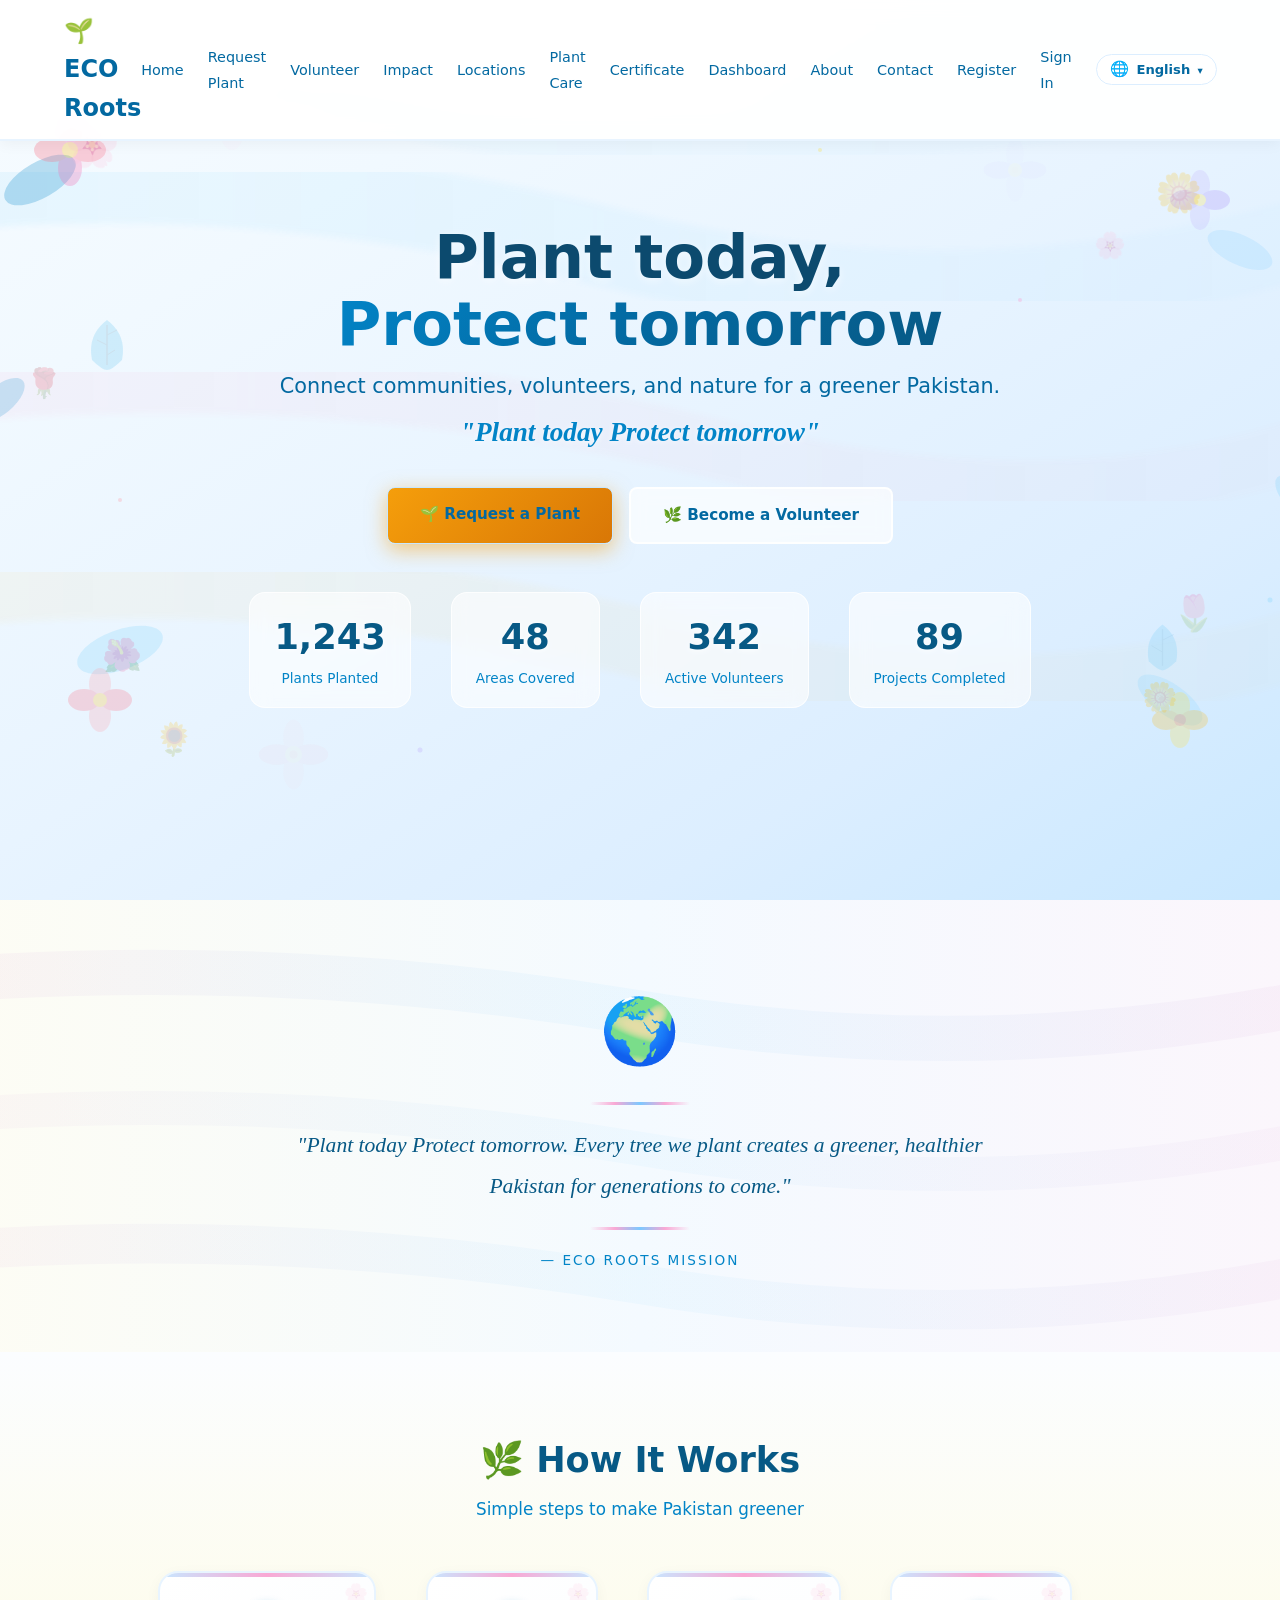
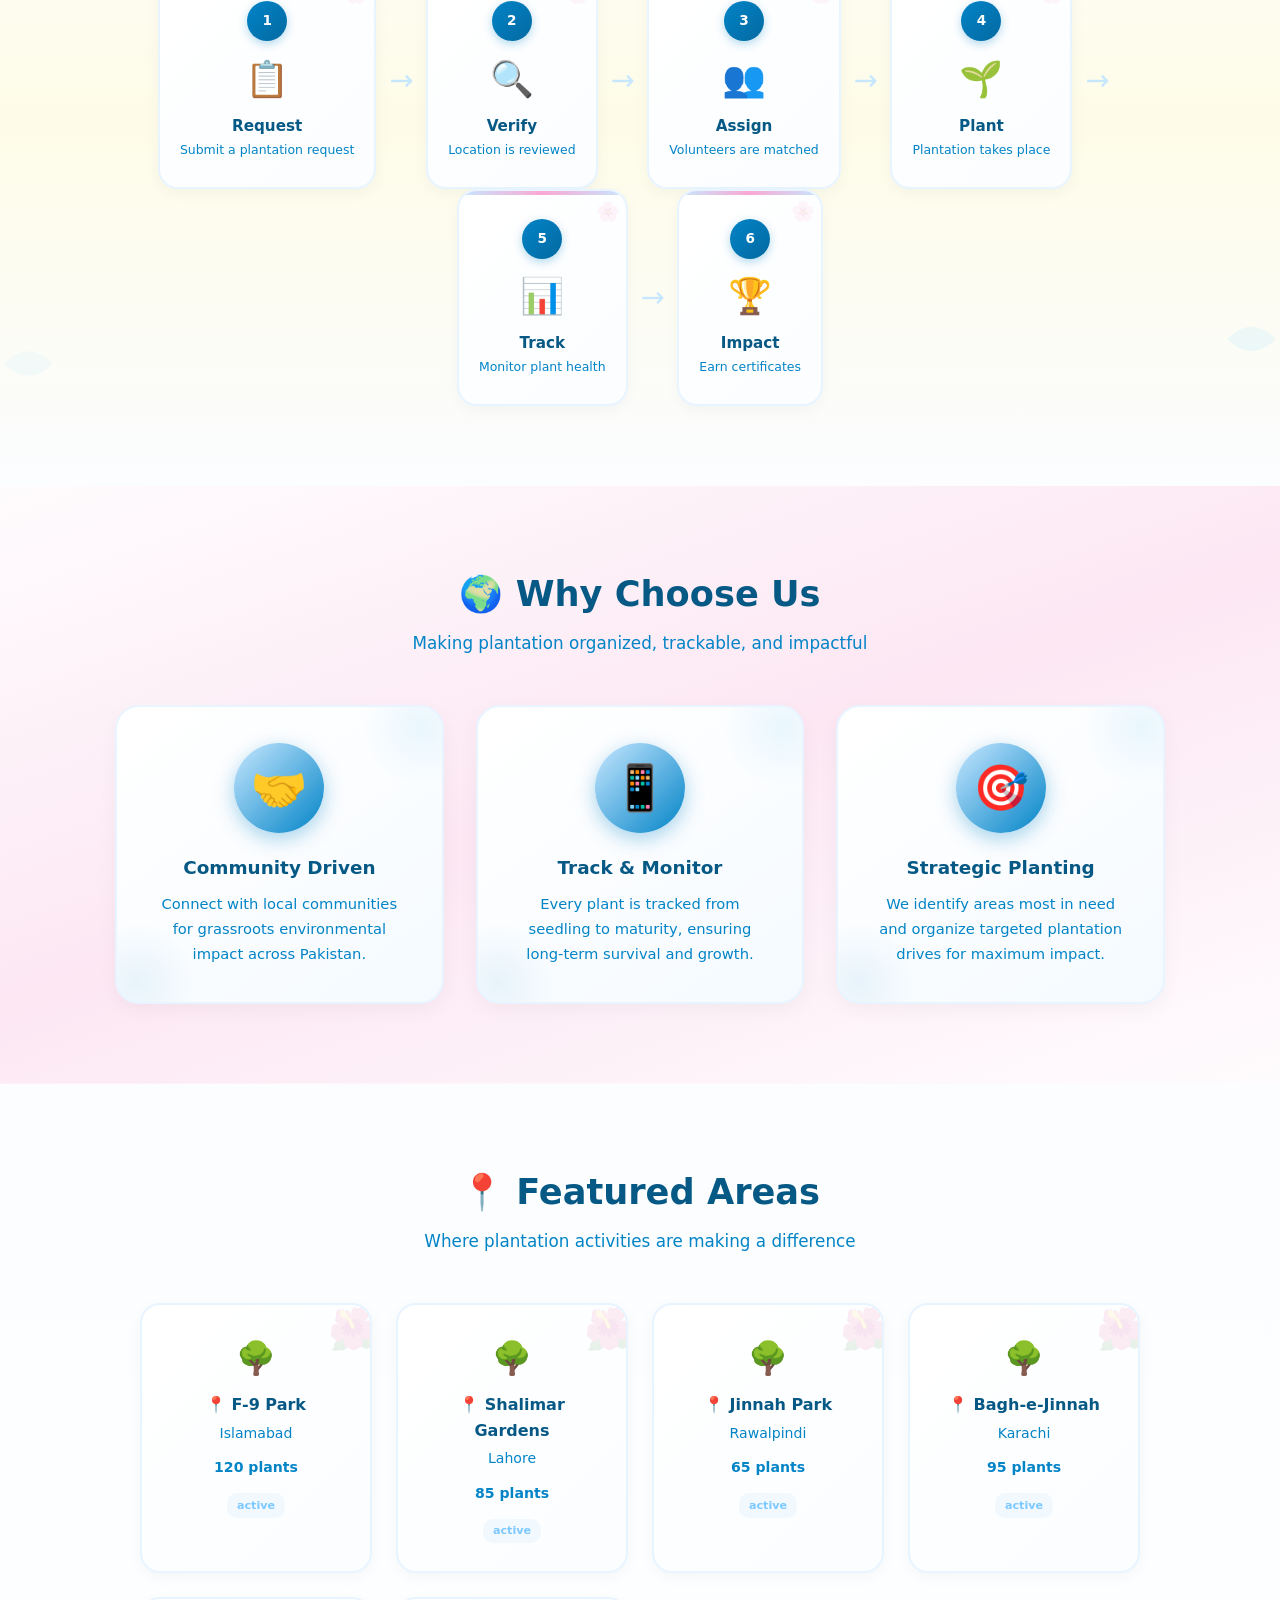
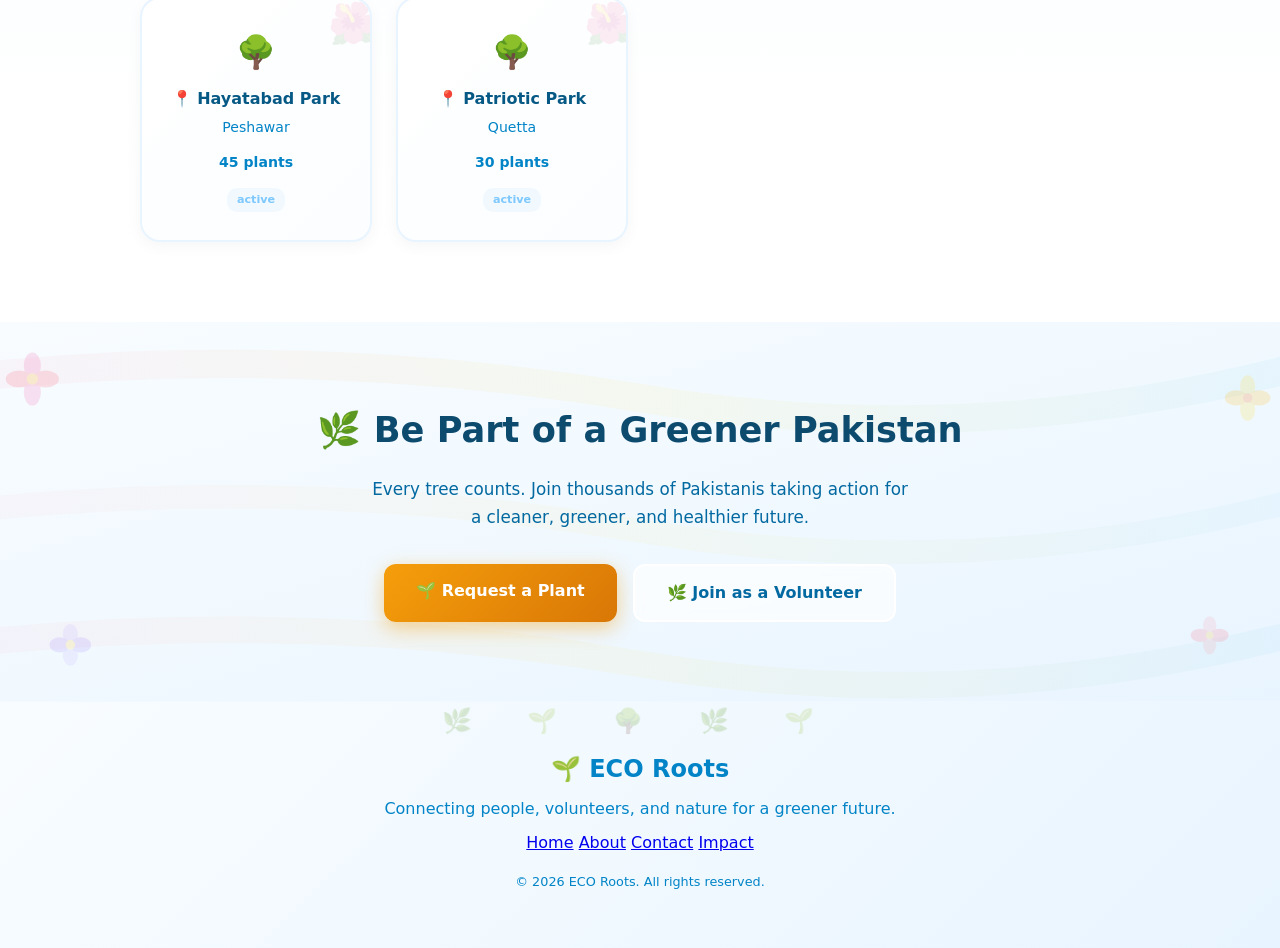
==== commit e4aad4b9: "Rename project to ECO Roots and update tagline to Plant today Protect tomorrow" ====
--- a/index.html
+++ b/index.html
@@ -3,7 +3,7 @@
 <head>
     <meta charset="UTF-8">
     <meta name="viewport" content="width=device-width, initial-scale=1.0">
-    <title>Green Pakistan — Grow Today, Green Tomorrow</title>
+    <title>ECO Roots — Plant today Protect tomorrow</title>
     <link rel="stylesheet" href="style.css">
     <style>
         /* ===== Canvas Painted Background ===== */
@@ -121,7 +121,7 @@
 <body>
     <nav class="navbar">
         <div class="nav-container">
-            <a href="index.html" class="nav-logo">🌱 Green Pakistan</a>
+            <a href="index.html" class="nav-logo">🌱 ECO Roots</a>
             <button class="nav-toggle" id="navToggle">☰</button>
             <ul class="nav-links" id="navLinks">
                 <li><a href="index.html" class="active">Home</a></li>
@@ -279,9 +279,9 @@
         </svg>
 
         <div class="hero-content">
-            <h1 class="hero-h1">Grow Today,<br><span class="highlight">Green Tomorrow</span></h1>
+            <h1 class="hero-h1">Plant today,<br><span class="highlight">Protect tomorrow</span></h1>
             <p class="hero-sub">Connect communities, volunteers, and nature for a greener Pakistan.</p>
-            <p class="hero-motto">"Plant Today, Protect Tomorrow"</p>
+            <p class="hero-motto">"Plant today Protect tomorrow"</p>
             <div class="hero-btns">
                 <a href="request.html" class="btn btn-primary">🌱 Request a Plant</a>
                 <a href="volunteer.html" class="btn btn-secondary">🌿 Become a Volunteer</a>
@@ -345,9 +345,9 @@
         <div class="paint-section-content mission-box">
             <div class="mission-icon">🌍</div>
             <div class="mission-divider"></div>
-            <p class="mission-quote">"Plant Today, Protect Tomorrow. Every tree we plant creates a greener, healthier Pakistan for generations to come."</p>
+            <p class="mission-quote">"Plant today Protect tomorrow. Every tree we plant creates a greener, healthier Pakistan for generations to come."</p>
             <div class="mission-divider"></div>
-            <p class="mission-author">— Green Pakistan Mission</p>
+            <p class="mission-author">— ECO Roots Mission</p>
         </div>
     </section>
 
@@ -576,7 +576,7 @@
 
     <footer class="footer">
         <div class="footer-content">
-            <p class="footer-logo">🌱 Green Pakistan</p>
+            <p class="footer-logo">🌱 ECO Roots</p>
             <p>Connecting people, volunteers, and nature for a greener future.</p>
             <div class="footer-links">
                 <a href="index.html">Home</a>
@@ -584,7 +584,7 @@
                 <a href="contact.html">Contact</a>
                 <a href="impact.html">Impact</a>
             </div>
-            <p class="footer-copy">&copy; 2026 Green Pakistan. All rights reserved.</p>
+            <p class="footer-copy">&copy; 2026 ECO Roots. All rights reserved.</p>
         </div>
     </footer>
     <script src="data.js"></script>
